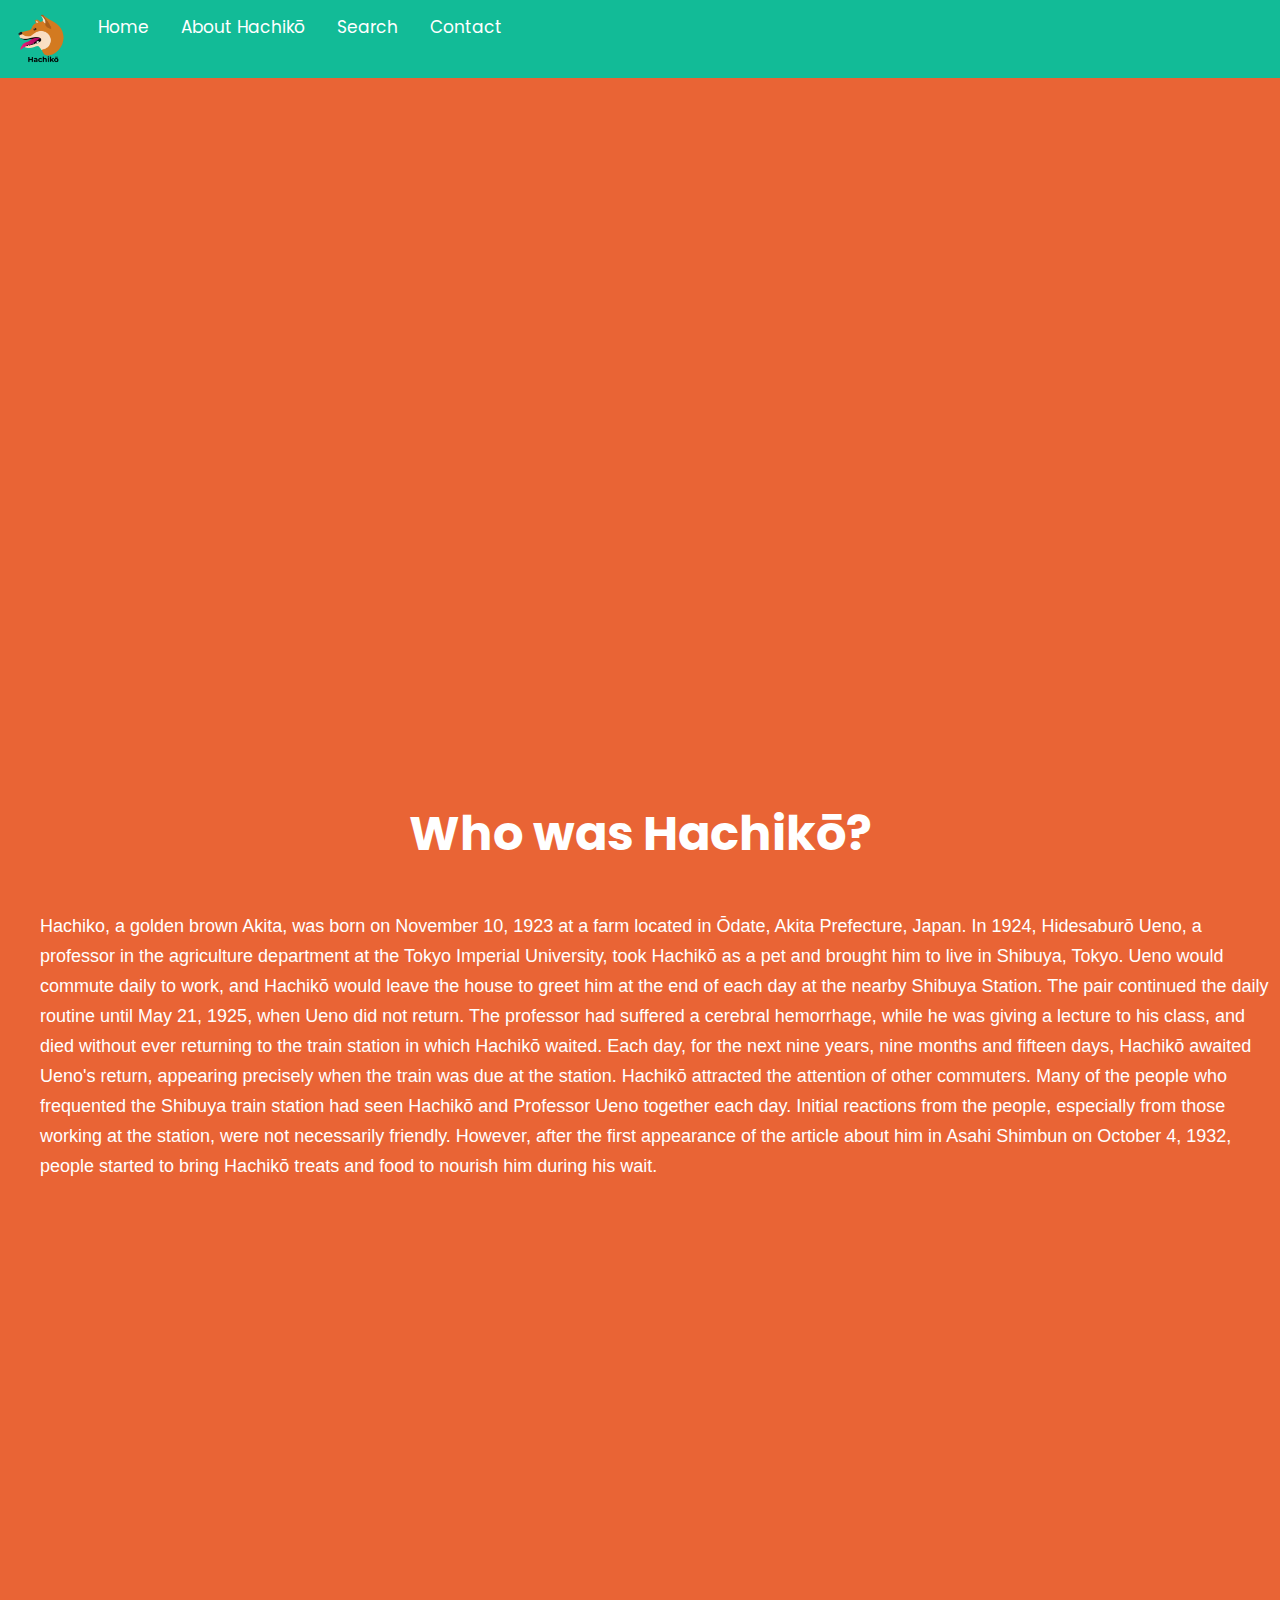
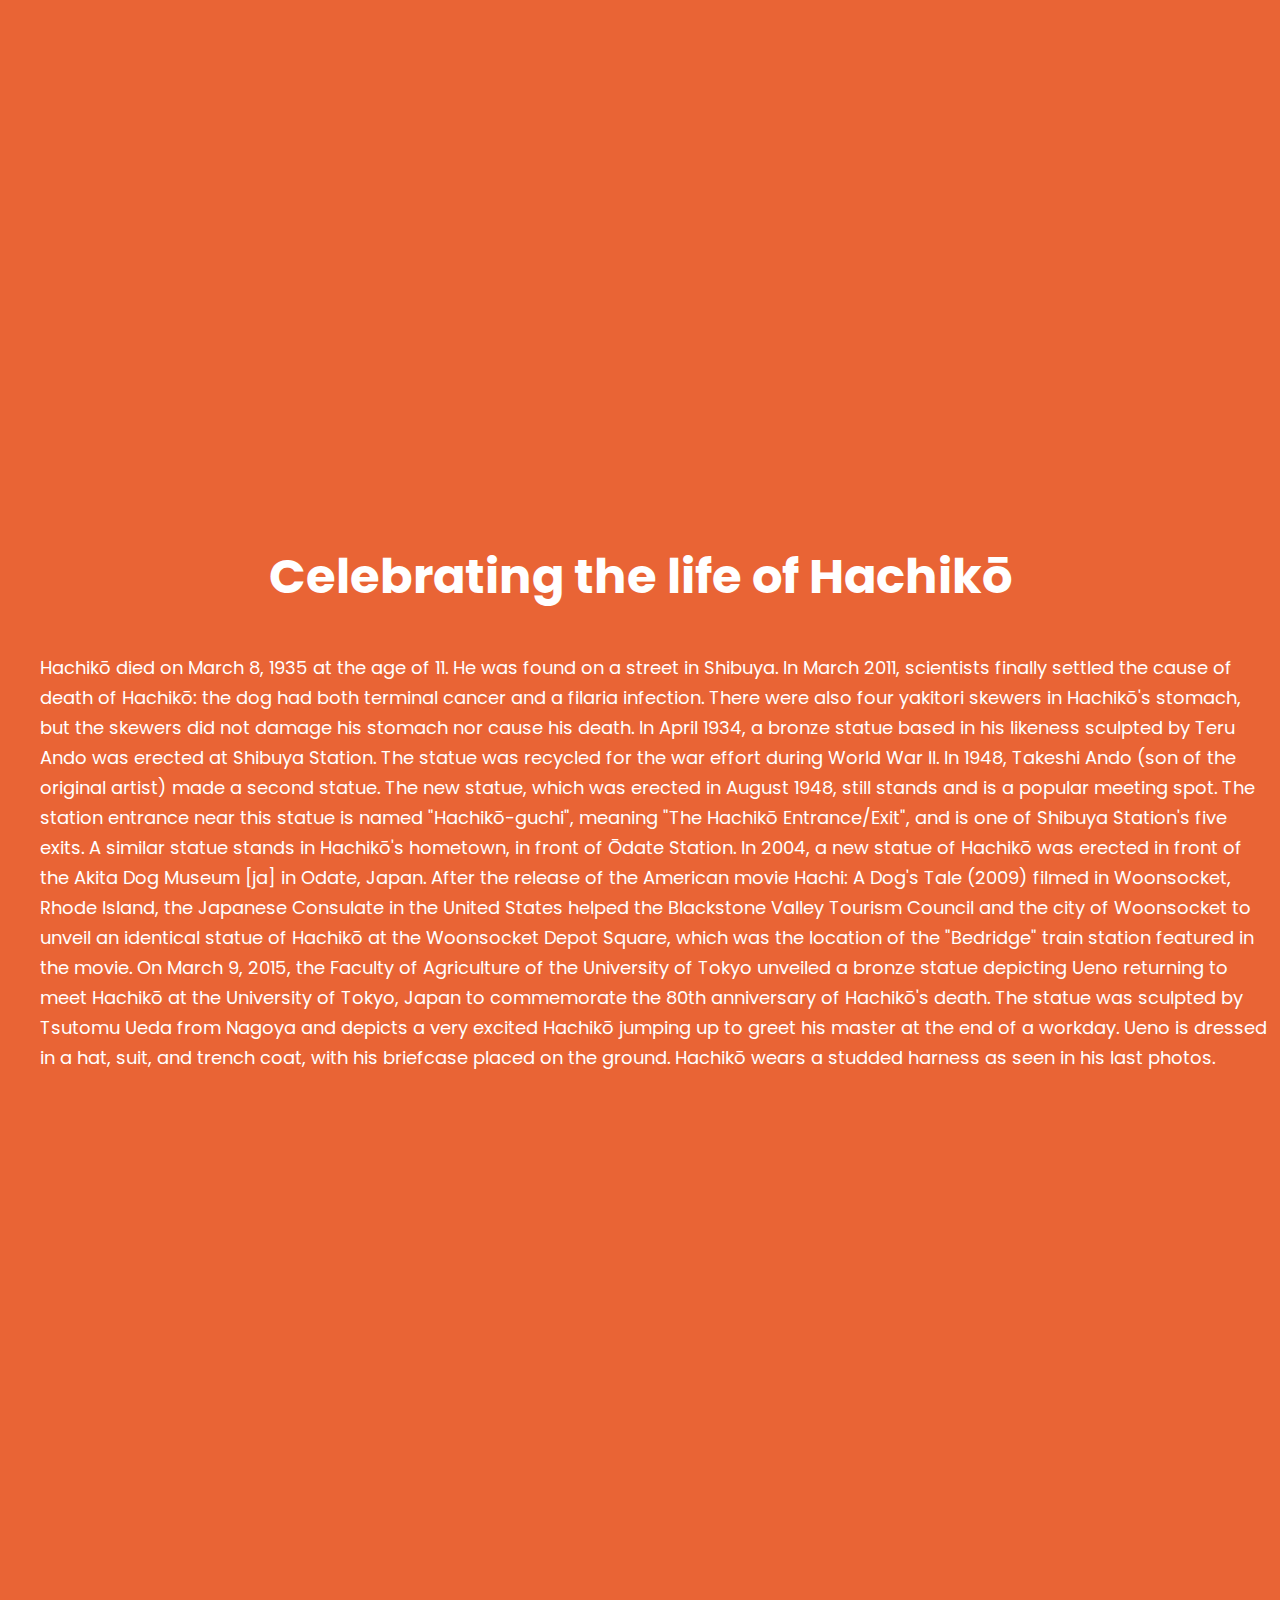
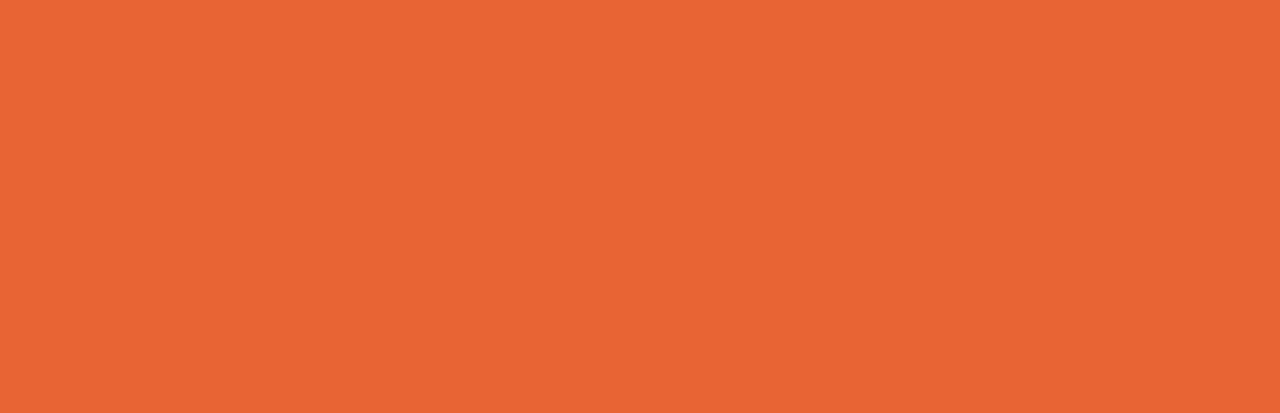
==== about.html @ 96052091 "footer and responsive tweaks" ====
<!DOCTYPE html>
<html lang="en">
<head>
    <meta charset="UTF-8">
    <meta name="viewport" content="width=device-width">
    <title>Hachiko - About</title>
    <link href="https://fonts.googleapis.com/css2?family=Poppins:wght@300&display=swap" rel="stylesheet">
    <link rel='stylesheet' href='https://cdnjs.cloudflare.com/ajax/libs/font-awesome/5.11.2/css/all.css'>
    <link href="index.css" rel="stylesheet" type="text/css" />
    <link href="about.css" rel="stylesheet" type="text/css" />
    <script src="https://code.jquery.com/jquery-3.2.1.min.js"
        integrity="sha256-hwg4gsxgFZhOsEEamdOYGBf13FyQuiTwlAQgxVSNgt4=" crossorigin="anonymous"></script>
</head>

<body>
    <!-- nav bar -->
    <nav class="nav" id="topNav">
        <a href="index.html" class="logo"><img src="./images/logo/Logo.png" alt="logo"></a>
         <a href="index.html" class="home">Home</a>
         <a href="about.html" class="aboutHachiko">About Hachikō</a>
         <a href="search.html" class="searchPage">Search</a>
         <a href="contact.html" class="contact">Contact</a>
         <div class="iconToggle">
         <a href="javascript:void(0);" style="font-size:38px;" class="icon" onclick="navDrop()"><i class="fas fa-bars"></i></a>
         </div>
       </nav>

    <section>
        <div class="box1">
        </div>
            <div class="aboutTitle">
                <h1 class="aboutTitle">Who was Hachikō? </h1>
            </div>
            <div class="about">
                <p>Hachiko, a golden brown Akita, was born on November 10, 1923 at a farm located in Ōdate, Akita Prefecture, Japan. In 1924, Hidesaburō Ueno, a professor in the agriculture department at the Tokyo Imperial University, took Hachikō as a pet and brought him to live in Shibuya, Tokyo. Ueno would commute daily to work, and Hachikō would leave the house to greet him at the end of each day at the nearby Shibuya Station. The pair continued the daily routine until May 21, 1925, when Ueno did not return. The professor had suffered a cerebral hemorrhage, while he was giving a lecture to his class, and died without ever returning to the train station in which Hachikō waited.

                    Each day, for the next nine years, nine months and fifteen days, Hachikō awaited Ueno's return, appearing precisely when the train was due at the station.
                    
                    Hachikō attracted the attention of other commuters. Many of the people who frequented the Shibuya train station had seen Hachikō and Professor Ueno together each day. Initial reactions from the people, especially from those working at the station, were not necessarily friendly. However, after the first appearance of the article about him in Asahi Shimbun on October 4, 1932, people started to bring Hachikō treats and food to nourish him during his wait.</p>
            </div>
            <div class="box2">
            </div>
            <div class="statue">
                <h2>Celebrating the life of Hachikō</h2>
            <p>Hachikō died on March 8, 1935 at the age of 11. He was found on a street in Shibuya. In March 2011, scientists finally settled the cause of death of Hachikō: the dog had both terminal cancer and a filaria infection. There were also four yakitori skewers in Hachikō's stomach, but the skewers did not damage his stomach nor cause his death. In April 1934, a bronze statue based in his likeness sculpted by Teru Ando was erected at Shibuya Station. The statue was recycled for the war effort during World War II. In 1948, Takeshi Ando (son of the original artist) made a second statue. The new statue, which was erected in August 1948, still stands and is a popular meeting spot. The station entrance near this statue is named "Hachikō-guchi", meaning "The Hachikō Entrance/Exit", and is one of Shibuya Station's five exits.

                A similar statue stands in Hachikō's hometown, in front of Ōdate Station. In 2004, a new statue of Hachikō was erected in front of the Akita Dog Museum [ja] in Odate, Japan.
                
                After the release of the American movie Hachi: A Dog's Tale (2009) filmed in Woonsocket, Rhode Island, the Japanese Consulate in the United States helped the Blackstone Valley Tourism Council and the city of Woonsocket to unveil an identical statue of Hachikō at the Woonsocket Depot Square, which was the location of the "Bedridge" train station featured in the movie.
                
                On March 9, 2015, the Faculty of Agriculture of the University of Tokyo unveiled a bronze statue depicting Ueno returning to meet Hachikō at the University of Tokyo, Japan to commemorate the 80th anniversary of Hachikō's death. The statue was sculpted by Tsutomu Ueda from Nagoya and depicts a very excited Hachikō jumping up to greet his master at the end of a workday. Ueno is dressed in a hat, suit, and trench coat, with his briefcase placed on the ground. Hachikō wears a studded harness as seen in his last photos.</p>
            </div>
            <div class="box3">
            </div>
        </div>

    </section>

</body>

</html>
---- index.css ----
/* Colors 
#143D47 - Midnight green
#12BB97 - Mountain meadow
#FFFAFB - Snow
#F7E488 - Light Yellow
#90D49F - Mint
#E96435 - Flame

Fonts
Montserrat 600
Muli 600
Numans normal

font-family: 'Montserrat', sans-serif;
font-family: 'Muli', sans-serif;
font-family: 'Numans', sans-serif;
*/

* {
    margin: 0px;
    padding: 0px;
    box-sizing: border-box;
}

p {
    font-family: 'Numans', sans-serif;
    padding-bottom: 20px;
}

/* Navigation bar */

ul {
    list-style-type: none;
    text-align: center;
}

.nav {
    font-family: 'Poppins', sans-serif;
    overflow: hidden;
    background-color: #12BB97;
}

nav.nav a.logo img {
      padding-top: 0px;
      height: 50px;
      padding-bottom: 0px;
}

.nav a {
    float: left;
    display: block;
    color: white;
    text-align: center;
    padding: 14px 16px;
    text-decoration: none;
    font-size: 17px;
}

.nav .icon {
    display: none;
}

.nav a.logo img {
    float: left;
}

/* landing page */

.landing {
    height: 500px; 
    background-color: #143D47;
    display: block;
    text-align: center;
}

label.landingLabel {
    font-family: 'Poppins', sans-serif;
    color: #143D47;
    font-size: 20px;
    display: block;
    padding: 20px;
    font-weight: bold;
}

.searchCategories {
    max-width: 350px;
    margin-right: auto;
    margin-left: auto;
}

form.petSearch {
    background-image: linear-gradient(to right,rgba(255, 214, 153, 0.3),rgba(255, 184, 77, 0.3)), url(images/dog-paws.jpg);
    background-size: cover;
    height: 350px;
    width: 400px;
    display: inline-block;
    margin-top: 12vh;
    margin-left: auto;
    margin-right: auto;
    margin-bottom: 55vh;
    text-align: center; 
    border-radius: 6px;  
}

.submitButton {
    display: block;
    margin-left: auto;
    margin-right: auto;
    margin-top: 20px;
    padding: 10px;
    border-color: #E96435;
    border-radius: 6px;
    font-family: 'Poppins', sans-serif;
    font-size: 15px;
    background-color: #E96435;
    color: white;
}

.submitButton:hover {
    cursor: pointer;
}

/* results page */

.searchResultsPage {
    background-color:rgb(241, 233, 189);
}

h1 {
    font-family: 'Poppins', sans-serif;
    margin-right: auto;
    margin-left: auto;
    margin-top: 10px;
    margin-bottom: 20px;
    color: #143D47;
    border-bottom: 1px grey solid;
}

.resultCard{
    background-color: white;
    width: 270px;
    padding: 15px;
    margin-right: auto;
    margin-left: auto;
    margin-bottom: 20px;
    border-radius: 6px;
}

li.age,
li.gender,
li.breedType {
    font-weight: bolder;
}

.animalImg, .imgNotAvail {
    max-height: 200px;
    max-width: 250px;
    border-radius: 6px;
}

.animalImg:hover, .imgNotAvail:hover {
    border: 4px solid #E96435;
}

#results {
    font-family: 'Poppins', sans-serif;
    background-color: rgb(241, 233, 189);
}

a {
    text-decoration: none;
    color: #143D47;  
}

a:hover {
    cursor: pointer;
    color: #E96435;
    font-weight: bolder;
    font-size: 20px;
}

form.searchForm {
    display: none;
}

.searchForm {
    display: flex;
    flex-direction: column;
    overflow: scroll;
}

.searchPageForm {
    display: flex;
    flex-direction: column;
    background-color: rgb(241, 233, 189);
    width: 100%;
    overflow: scroll;
}

.searchSubmitButton {
    display: block;
    width: 100px;
    padding: 5px;
    border-color: #E96435;
    border-radius: 6px;
    font-family: 'Poppins', sans-serif;
    font-size: 15px;
    background-color: #E96435;
    color: white;
    margin-top: 20px;
    margin-right: auto;
    margin-left: auto;
    margin-bottom: 15px;
     
}

.searchSubmitButton:hover {
    cursor: pointer;
}

.hiddenSearchPageCategories {
    display: none;
    margin-right: auto;
    margin-left: auto;
    text-align: center;
    padding: 20px;
}

.searchPageContainer {
    height: 100vh;
    background-color: rgb(241, 233, 189);
}

select:hover {
    cursor: pointer;
}

select#searchTypes {
    margin-right: auto;
    margin-left: auto;
    box-shadow: 10px 5px 5px rgb(255, 253, 215);
}

select {
    padding: 7px;
    max-width: 150px;
    margin-top: 20px;
    margin-left: auto;
    margin-right: auto;
    font-weight: bolder;
    font-family: 'Poppins', sans-serif;
    border: 1px solid white;
    border-radius: 4px;
}

select#searchDogBreeds,
select#searchCatBreeds,
select#searchBirdBreeds,
select#searchRabbitBreeds,
select#searchHorseBreeds,
select#searchLocations,
select#searchSize,
select#searchGender,
select#searchAge {
    margin-right: 10px;
    box-shadow: 10px 5px 5px rgb(255, 253, 215);
}

p.noResults {
    display: block;
    color: red;
    text-align: center;
    margin-right: auto;
    margin-left: auto;
    font-size: 30px;
    margin-top: 100px;
    text-transform: uppercase;
    font-weight: bolder;
}  

/* 3 box section */

.three-box {
    height: 40vh;
    display: flex;
    flex-direction: row;
    justify-content: center;
    align-items: center;
    background-color: #143D47;
    font-family: 'Poppins', sans-serif;
}

.center-text {
    text-align: center;
    padding: 20px;
}

/* Buttons and button properties */

.btn {
    height: 60px;
    width: 200px;
    background-color: #12BB97;
    border: 1px solid;
    border-radius: 5px;
    padding: 10px 20px;
    font-size: 15px;
    margin: 80px 80px 80px 80px;
    margin: 5px;
    font-family: 'Poppins', sans-serif;
    cursor: pointer;
    transition: 0.5s;
    position: relative;
    overflow: hidden;
}

.btn1,.btn2,.btn3 {
    color: #143D47;
}

.btn1:hover,.btn2:hover,.btn3:hover {
    background-color: #143D47;
}

.extraClass {
    font-size: 100px;
    color: #fff;
}

/* Collage */

#collage {
    background-color: #E96435;
    padding: 50px;
    margin-left: 0px;
    margin-right: 0px;
    margin-bottom: 0px;
    color: white;
}

.collage-img {
    width: 100%;
    height: 100%;
    object-fit: cover;
}

.parent {
    display: grid;
    grid-template-columns: repeat(10, 1fr);
    grid-template-rows: repeat(3, 1fr);
    grid-column-gap: 10px;
    grid-row-gap: 10px;
    }
    
    .div1 { grid-area: 1 / 1 / 2 / 3; }
    .div2 { grid-area: 1 / 3 / 2 / 5; }
    .div3 { grid-area: 1 / 5 / 2 / 7; }
    .div4 { grid-area: 2 / 1 / 3 / 3; }
    .div5 { grid-area: 2 / 3 / 3 / 5; }
    .div6 { grid-area: 2 / 5 / 3 / 7; }
    .div7 { grid-area: 1 / 7 / 5 / 11;}
    .div8 { grid-area: 3 / 1 / 5 / 7; }

.collage-heading {
    font-family: 'Montserrat', sans-serif;
    padding: 20px 0 30px;
}

.collage-text {
padding-right: 20px;
line-height: 30px;
}

/* Contact Us form */

#contactWrapper {
    background-color: #143D47;
    height: 100vh;
}

.contact-us {
    background-color: #f2f2f2;
    padding: 20px;
    background-color: #143D47;
    color: white;
    font-family: 'Poppins', sans-serif;
  }

.contact-us h3 {
    text-align: center;
    color: white;
    font-size: 35px;
}

input[type=text], select, textarea{
    width: 100%;
    padding: 12px;
    border: 1px solid #ccc;
    border-radius: 4px;
    box-sizing: border-box;
    resize: vertical;
    font-family: 'Poppins', sans-serif;
  }

  label {
    padding: 12px 12px 12px 0;
    display: inline-block;
    font-size: 30px;
  }
  
  
  input[type=submit] {
    background-color: #E96435;
    color: white;
    padding: 12px 20px;
    border: none;
    border-radius: 4px;
    cursor: pointer;
    float: right;
  }
  
  .col-25 {
    float: left;
    width: 25%;
    margin-top: 6px;
  }

  .col-75 {
    float: left;
    width: 75%;
    margin-top: 6px;
  }
  
  .row:after {
    content: "";
    display: table;
    clear: both;
  }

/* footer */

.footer {
    display: flex;
    flex-direction: row;
    justify-content: center;
    font-family: 'Poppins', sans-serif;
    font-size: 17px;
    color: white;
    background-color:  #12BB97;
    bottom: 0;
}

.github {
    margin-right: 10px;
    margin-left: 40px;
    color: white;
}
p.devInfo {
    padding: 40px;
}
p.devName {
    padding: 5px;
}
p.devName:hover {
    color: #E96435;
}
.footer-right {
    border-left: white 1px solid;
    display: flex;
    flex-direction: column;
}

/* loading spinner */

.spinner{
    visibility: hidden;
    width: 80px;
    height: 80px;
    border: 10px solid #f3f3f3;
    border-top:10px solid #c2970a;
    border-radius: 100%;
    position: fixed;
    top:0;
    bottom:0;
    left:0;
    right: 0;
    margin: auto;
    animation: spin 1s infinite linear;
  }
  
  @keyframes spin {
    from {
        transform: rotate(0deg);
    } to {
        transform: rotate(360deg);
    }
  }
  
  .spinner.show {
    visibility: visible;
  }

  /* media queries  */

@media screen and (max-width: 500px) {
    .col-25, .col-75, input[type=submit] {
    width: 100%;
    margin-top: 0;
    }
}  

@media screen and (max-width: 400px) {
      form.petSearch {
          width: 300px;
      }
}

@media screen and (max-width: 470px) {
    p.devName {
        font-size: 10px;
        padding: 2px;
    }
    p.devInfo {
        font-size: 10px;
        padding: 30px;
    }
    .footer {
        justify-content: space-evenly;
    }
    .github {
        margin-left: 3px;
    }

}

@media screen and (min-width: 650px) {
  #results {
      display: flex;
      flex-direction: row;
      flex-wrap: wrap;
  }
}

@media screen and (max-width: 600px) {
    .col-25, .col-75, input[type=submit] {
        width: 100%;
        margin-top: 0;
      }
    .nav a:not(:first-child) {
      display: none;
    }
    .nav a.icon {
      float: right;
      display: block;
    }
    .nav a.home:hover, 
    .nav a.aboutHachiko:hover, 
    .nav a.searchPage:hover,
    .nav a.contact:hover, 
    a.icon:hover {
      background-color: #90D49F;
      color: white;
    }
    .nav.responsive {
        position: relative;
        float: none;
        display: block;
        width: 100%;
        text-align: right;
    }
    .nav.responsive .icon {
      position: absolute;
      right: 0;
      top: 0;
    }
    .nav.responsive a {
      float: none;
      display: block;
      text-align: right;
    }
    .nav.responsive a.home {
        margin-top: 70px;
    }
  }

  @media screen and (max-width: 700px) {
      .three-box {
          display: flex;
          flex-direction: column;
          height: 600px;
      }

  }

  @media screen and (min-width: 792px) {
      form.petSearch {
          width: 700px;
          height: 420px;
      }

  }

  @media screen and (min-width: 1080px) {
    .hiddenSearchPageCategories {
        width: 880px;
    }
  }

  @media only screen and (max-width: 1080px) {
    .parent {
        display: grid;
        grid-template-columns: repeat(3, 1fr);
        grid-template-rows: repeat(5, 1fr);
        grid-column-gap: 10px;
        grid-row-gap: 10px;
        }
        
        .div1 { grid-area: 1 / 1 / 2 / 2; }
        .div2 { grid-area: 1 / 2 / 2 / 3; }
        .div3 { grid-area: 1 / 3 / 2 / 4; }
        .div4 { grid-area: 2 / 1 / 3 / 2; }
        .div5 { grid-area: 2 / 2 / 3 / 3; }
        .div6 { grid-area: 2 / 3 / 3 / 4; }
        .div7 { grid-area: 3 / 2 / 6 / 4; }
        .div8 { grid-area: 3 / 1 / 6 / 2; }
}

@media only screen and (max-width: 792px) {
    .parent {
        display: grid;
        grid-template-columns: repeat(2, 1fr);
        grid-template-rows: repeat(5, auto);
        grid-column-gap: 10px;
        grid-row-gap: 10px;
        }
        
        .div1 { grid-area: 1 / 1 / 2 / 2; }
        .div2 { grid-area: 1 / 2 / 2 / 3; }
        .div3 { grid-area: 2 / 1 / 3 / 2; }
        .div4 { grid-area: 2 / 2 / 3 / 3; }
        .div5 { grid-area: 3 / 1 / 4 / 2; }
        .div6 { grid-area: 3 / 2 / 4 / 3; }
        .div7 { grid-area: 4 / 2 / 6 / 3; }
        .div8 { grid-area: 4 / 1 / 6 / 2; }

    .collage-img {
        object-fit: contain;
    }
    .collage-text {
        line-height: 20px;
        font-size: 15px;
    }
}

@media only screen and (max-width: 411px) { 
    .parent {
        display: grid;
        justify-content: center;
        grid-template-columns: 250px;
        grid-template-rows: repeat(4, 1fr);
        grid-column-gap: 10px;
        grid-row-gap: 10px;
        }
        
        .div1 { grid-area: 1 / 1 / 2 / 2; }
        .div2 { grid-area: 2 / 1 / 3 / 2; }
        .div3 { grid-area: 3 / 1 / 4 / 2; }
        .div4 { visibility: hidden;}
        .div5 { visibility: hidden; }
        .div6 { visibility: hidden; }
        .div7 { visibility: hidden; }
        .div8 { grid-area: 4 / 1 / 5 / 2; }

    
        .collage-heading {
            text-align: center;
        }
    
        .collage-text {
            text-align: center;
        }
}
---- about.css ----
/* * {
    margin: 0px;
    padding: 0px;
    box-sizing: border-box;
}

nav {
    width: 100%;
    display: flex;
    justify-content: space-around;
    align-items: center;
    min-height: 8vh;
    background-color: #12BB97;
    font-family: 'Poppins', sans-serif;
}
.logo {
    text-transform: uppercase;
    letter-spacing: 5px;
    font-size: 20px;
    margin: 10px 0px 10px 30px;
}
.logo img{
    height:8vh;
    width:8vh;
}
.nav-links {
    display: flex;
    justify-content: space-evenly;
    width: 200%;
}
.nav-links li {
    list-style: none;
    padding-right: 10px;
}
.nav-links a {
    color: white;
    text-decoration: none;
    letter-spacing: 3px;
    font-weight: bold;
    font-size: 14px;
}
.burger {
    display: none;
}
.burger div{
    width: 25px;
    height: 5px;
    background-color: black;
    margin: 5px;
    transition: all 0.3s ease;
}
@media screen and (max-width: 1024px){
   .nav-links{
        width: 60%;
    }
}
@media screen and (max-width:768px){
   body{
       overflow-x: hidden;
   }
    .nav-links{
        position: absolute;
        right: 0px;
        height: 92vh;
        top: 8vh;
        background-color: #12BB97;
        display: flex;
        flex-direction: column;
        align-items: center;
        width: 50%;
        transform: translateX(100%);
        transition: transform 0.5s ease-in;
    }
    .nav-links li{
        opacity: 0;
    }
    .burger{
        display: block;
        cursor: pointer;

    }
}
.nav-active {
    transform: translateX(0%);
}
@keyframes navLinkFade{
    from{
        opacity: 0;
        transform: translateX(50px);
    }
    to{
        opacity: 1;
        transform: translateX(0px);
    }
}
.toggle .line1{
    transform: rotate(-45deg) translate(-5px,6px);
}
.toggle .line2{
    opacity: 0;
}
.toggle .line3{
    transform: rotate(45deg) translate(-5px,-6px);
}
ul {
    list-style-type: none;
} */

body {
    text-align: center;
    font-family: 'Poppins', sans-serif;
    background-color: #E96435;
    color: white;
    background-repeat: no-repeat;
    background-position: center;
    background-attachment: fixed;
    background-size: cover;
}

.box1 {
    height: 80vh;
    width: 100%;
    background-image: url(assets/hatchiko-wide.jpg);
    background-size: cover;
    background-position: center;
    display: table;
    background-attachment: fixed;
}

.aboutTitle h1 {
    font-family: 'Poppins', sans-serif;
    font-size: 48px;
    color: white;
    margin: 0px;
    text-align: center;
    border-bottom: #E96435 1px solid;
}

.aboutTitle p {
    font-family: 'Poppins', sans-serif;
    font-size: 18px;
    color: white;
    margin: 0px;
    text-align: left;
    padding: 40px 10px 40px 40px;
}

.about {
    line-height: 30px;
    font-family: 'Poppins', sans-serif;
    font-size: 18px;
    color: white;
    margin: 0px;
    text-align: left;
    padding: 40px 10px 40px 40px;
}

.statue h2 {
    font-family: 'Poppins', sans-serif;
    font-size: 48px;
    color: white;
    margin: 0px;
    text-align: center;
}

.statue p{
    line-height: 30px;
    font-family: 'Poppins', sans-serif;
    font-size: 18px;
    color: white;
    margin: 0px;
    text-align: left;
    padding: 40px 10px 40px 40px;
}

.box2 {
    height: 100vh;
    width: 100%;
    background-image: url(assets/Hachiko.png);
    background-size: cover;
    background-position: center;
    display: table;
    background-attachment: fixed;
}

.box3 {
    height: 100vh;
    width: 100%;
    background-image: url(assets/haichkostatue.png);
    background-size: cover;
    background-position: center;
    display: table;
    background-attachment: fixed;
}
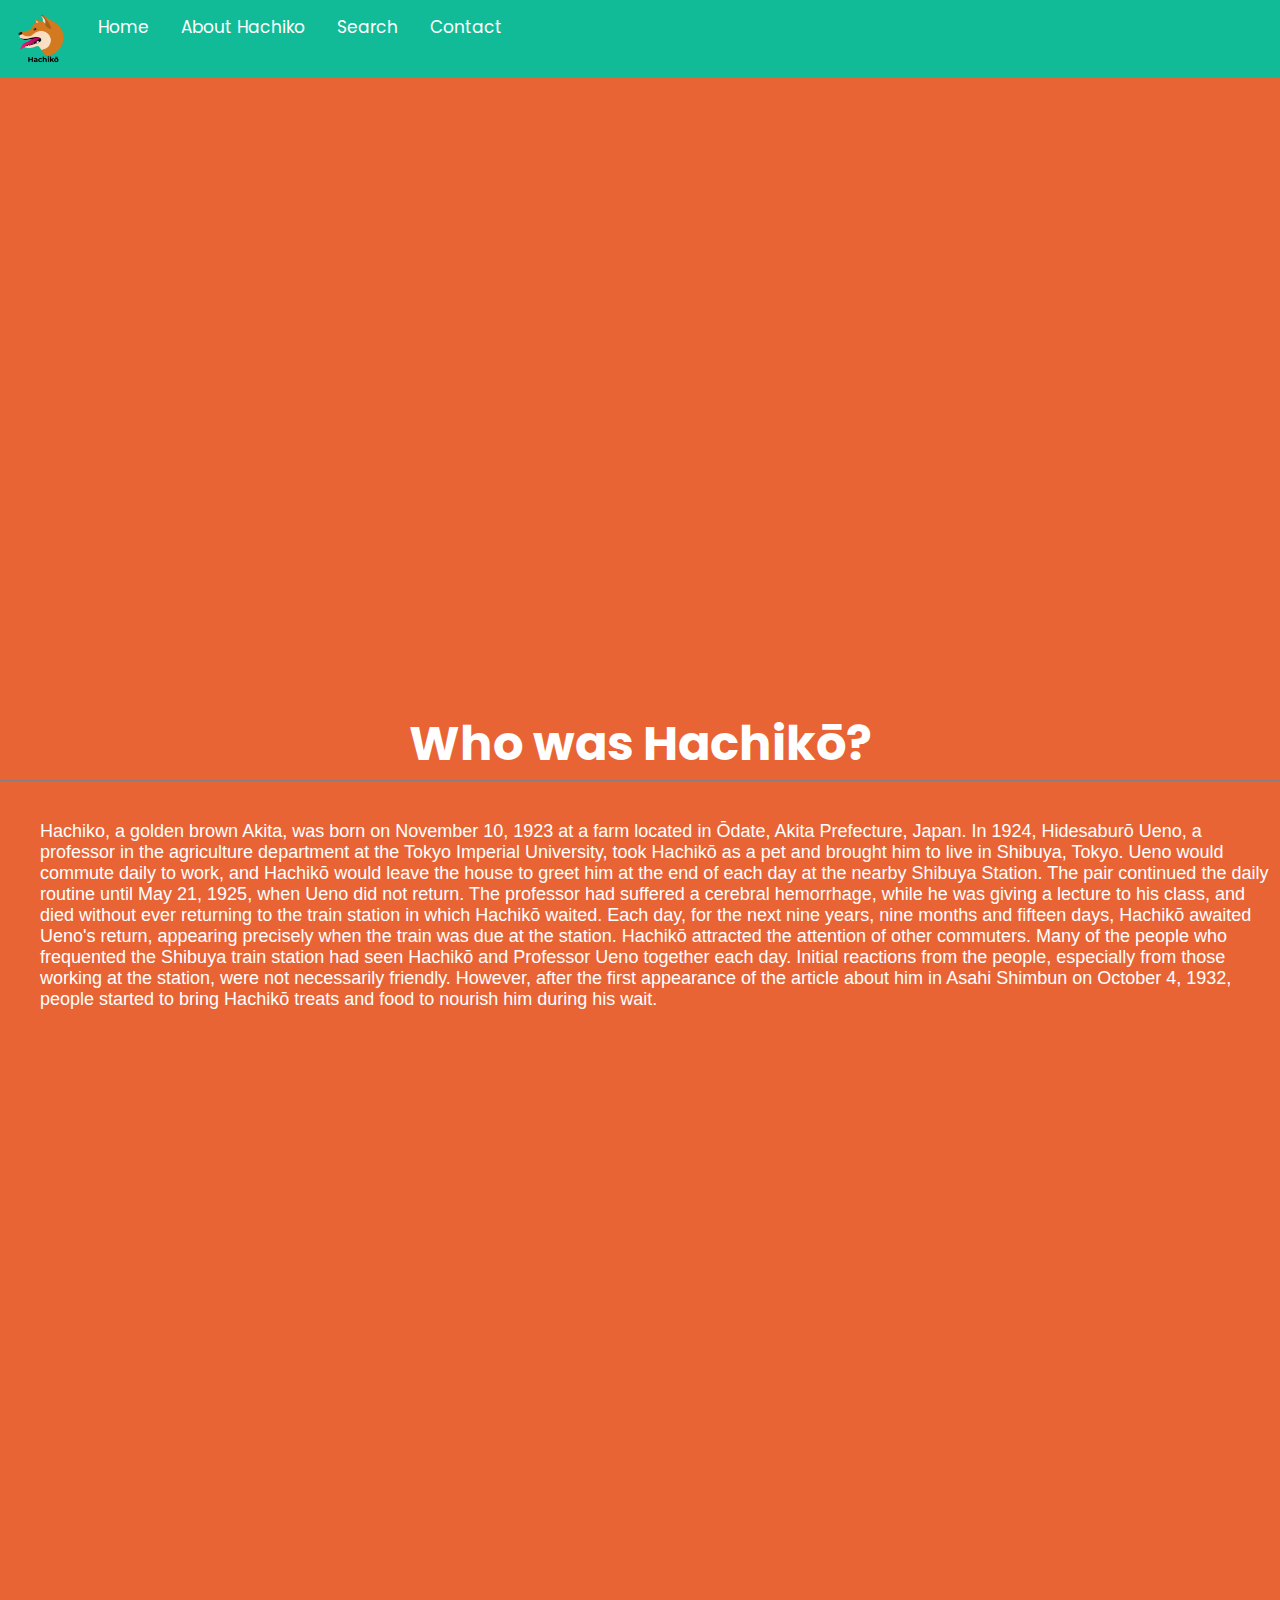
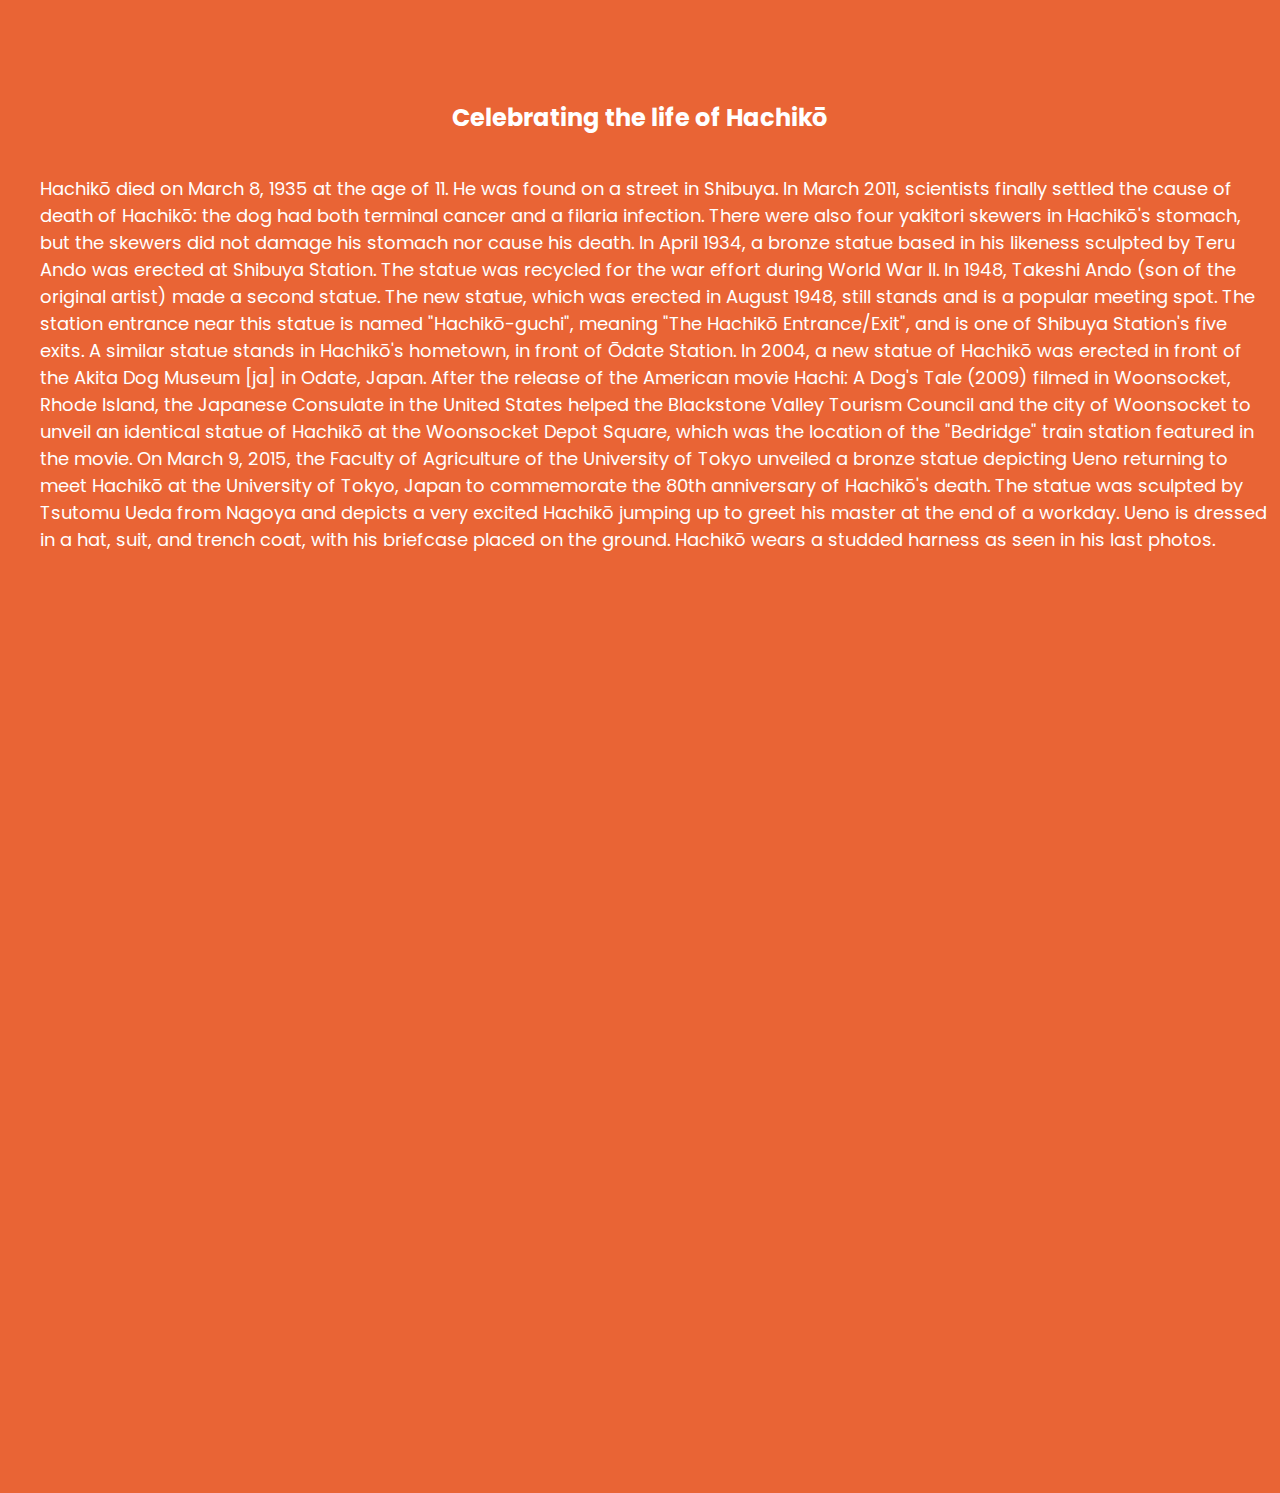
==== commit 175c59c1: "about us page updates" ====
--- a/about.html
+++ b/about.html
@@ -1,8 +1,10 @@
 <!DOCTYPE html>
 <html lang="en">
+
 <head>
     <meta charset="UTF-8">
     <meta name="viewport" content="width=device-width">
+    <!-- <meta name="viewport" content="width=device-width, initial-scale=1.0"> -->
     <title>Hachiko - About</title>
     <link href="https://fonts.googleapis.com/css2?family=Poppins:wght@300&display=swap" rel="stylesheet">
     <link rel='stylesheet' href='https://cdnjs.cloudflare.com/ajax/libs/font-awesome/5.11.2/css/all.css'>
@@ -13,23 +15,32 @@
 </head>
 
 <body>
-    <!-- nav bar -->
-    <nav class="nav" id="topNav">
-        <a href="index.html" class="logo"><img src="./images/logo/Logo.png" alt="logo"></a>
-         <a href="index.html" class="home">Home</a>
-         <a href="about.html" class="aboutHachiko">About Hachikō</a>
-         <a href="search.html" class="searchPage">Search</a>
-         <a href="contact.html" class="contact">Contact</a>
-         <div class="iconToggle">
-         <a href="javascript:void(0);" style="font-size:38px;" class="icon" onclick="navDrop()"><i class="fas fa-bars"></i></a>
-         </div>
-       </nav>
+    <nav>
+ <!-- nav bar -->
+ <nav class="nav" id="topNav">
+    <a href="index.html" class="logo"><img src="./images/logo/Logo.png" alt="logo"></a>
+     <a href="index.html" class="home">Home</a>
+     <a href="about.html" class="aboutHachiko">About Hachiko</a>
+     <a href="search.html" class="searchPage">Search</a>
+     <a href="contact.html" class="contact">Contact</a>
+     <div class="iconToggle">
+     <a href="javascript:void(0);" style="font-size:38px;" class="icon" onclick="navDrop()"><i class="fas fa-bars"></i></a>
+     </div>
+   </nav>
+
+        <div class="burger">
+            <div class="line1"></div>
+            <div class="line2"></div>
+            <div class="line3"></div>
+        </div>
+
+    </nav>
 
     <section>
         <div class="box1">
         </div>
             <div class="aboutTitle">
-                <h1 class="aboutTitle">Who was Hachikō? </h1>
+                <h1>Who was Hachikō? </h1>
             </div>
             <div class="about">
                 <p>Hachiko, a golden brown Akita, was born on November 10, 1923 at a farm located in Ōdate, Akita Prefecture, Japan. In 1924, Hidesaburō Ueno, a professor in the agriculture department at the Tokyo Imperial University, took Hachikō as a pet and brought him to live in Shibuya, Tokyo. Ueno would commute daily to work, and Hachikō would leave the house to greet him at the end of each day at the nearby Shibuya Station. The pair continued the daily routine until May 21, 1925, when Ueno did not return. The professor had suffered a cerebral hemorrhage, while he was giving a lecture to his class, and died without ever returning to the train station in which Hachikō waited.
@@ -55,6 +66,8 @@
         </div>
 
     </section>
+    
+
 
 </body>
 
--- a/about.css
+++ b/about.css
@@ -1,43 +1,44 @@
-/* * {
+* {
     margin: 0px;
     padding: 0px;
     box-sizing: border-box;
 }
 
-nav {
-    width: 100%;
-    display: flex;
-    justify-content: space-around;
-    align-items: center;
-    min-height: 8vh;
+/* Navigation bar */
+
+ul {
+    list-style-type: none;
+    text-align: center;
+}
+
+.nav {
+    font-family: 'Poppins', sans-serif;
+    overflow: hidden;
     background-color: #12BB97;
-    font-family: 'Poppins', sans-serif;
 }
-.logo {
-    text-transform: uppercase;
-    letter-spacing: 5px;
-    font-size: 20px;
-    margin: 10px 0px 10px 30px;
+
+nav.nav a.logo img {
+      padding-top: 0px;
+      height: 50px;
+      padding-bottom: 0px;
 }
-.logo img{
-    height:8vh;
-    width:8vh;
+
+.nav a {
+    float: left;
+    display: block;
+    color: white;
+    text-align: center;
+    padding: 14px 16px;
+    text-decoration: none;
+    font-size: 17px;
 }
-.nav-links {
-    display: flex;
-    justify-content: space-evenly;
-    width: 200%;
+
+.nav .icon {
+    display: none;
 }
-.nav-links li {
-    list-style: none;
-    padding-right: 10px;
-}
-.nav-links a {
-    color: white;
-    text-decoration: none;
-    letter-spacing: 3px;
-    font-weight: bold;
-    font-size: 14px;
+
+.nav a.logo img {
+    float: left;
 }
 .burger {
     display: none;
@@ -104,12 +105,12 @@
 }
 ul {
     list-style-type: none;
-} */
+}
 
 body {
     text-align: center;
     font-family: 'Poppins', sans-serif;
-    background-color: #E96435;
+    background-color: #E96435;;
     color: white;
     background-repeat: no-repeat;
     background-position: center;
@@ -118,7 +119,7 @@
 }
 
 .box1 {
-    height: 80vh;
+    height: 70vh;
     width: 100%;
     background-image: url(assets/hatchiko-wide.jpg);
     background-size: cover;
@@ -133,7 +134,6 @@
     color: white;
     margin: 0px;
     text-align: center;
-    border-bottom: #E96435 1px solid;
 }
 
 .aboutTitle p {
@@ -143,10 +143,10 @@
     margin: 0px;
     text-align: left;
     padding: 40px 10px 40px 40px;
+    background: #143D47;
 }
 
 .about {
-    line-height: 30px;
     font-family: 'Poppins', sans-serif;
     font-size: 18px;
     color: white;
@@ -155,16 +155,7 @@
     padding: 40px 10px 40px 40px;
 }
 
-.statue h2 {
-    font-family: 'Poppins', sans-serif;
-    font-size: 48px;
-    color: white;
-    margin: 0px;
-    text-align: center;
-}
-
 .statue p{
-    line-height: 30px;
     font-family: 'Poppins', sans-serif;
     font-size: 18px;
     color: white;
@@ -174,9 +165,9 @@
 }
 
 .box2 {
-    height: 100vh;
+    height: 70vh;
     width: 100%;
-    background-image: url(assets/Hachiko.png);
+    background-image: url(assets/Hachiko2.png);
     background-size: cover;
     background-position: center;
     display: table;
@@ -192,3 +183,4 @@
     display: table;
     background-attachment: fixed;
 }
+
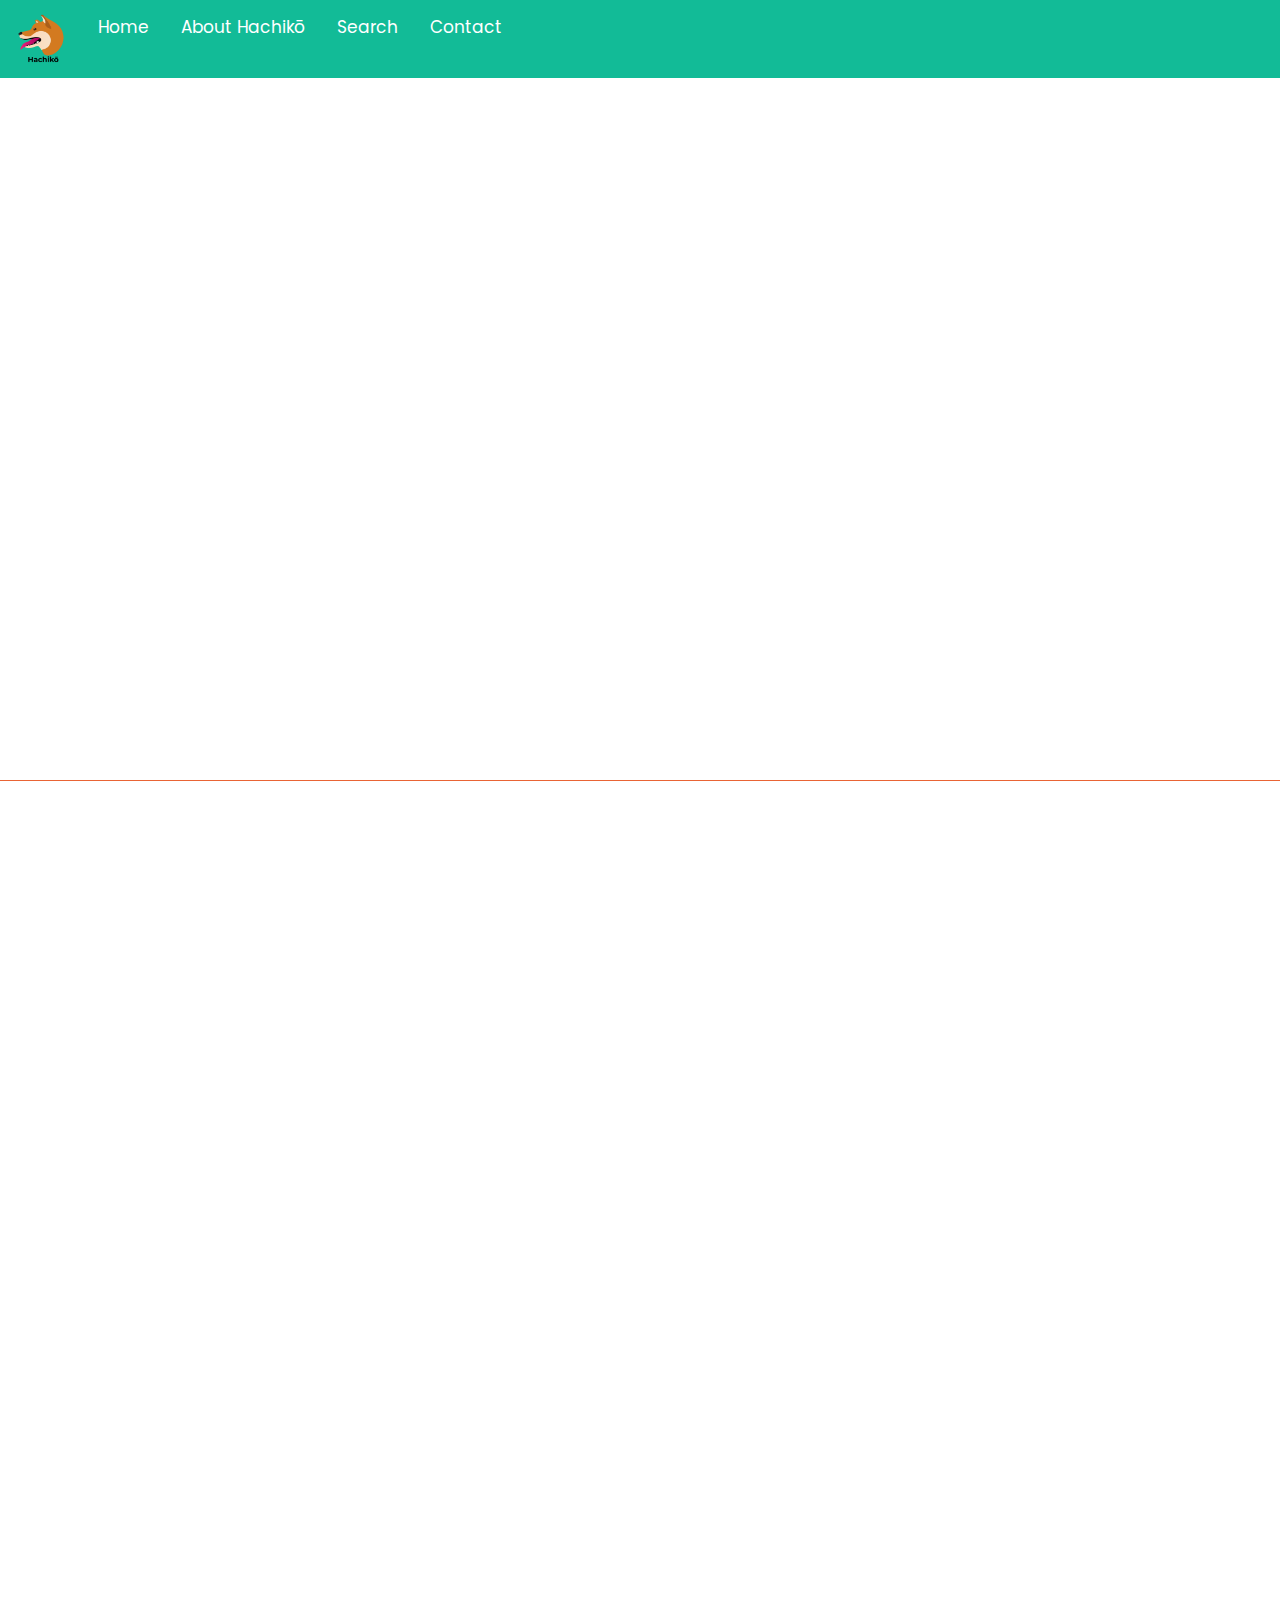
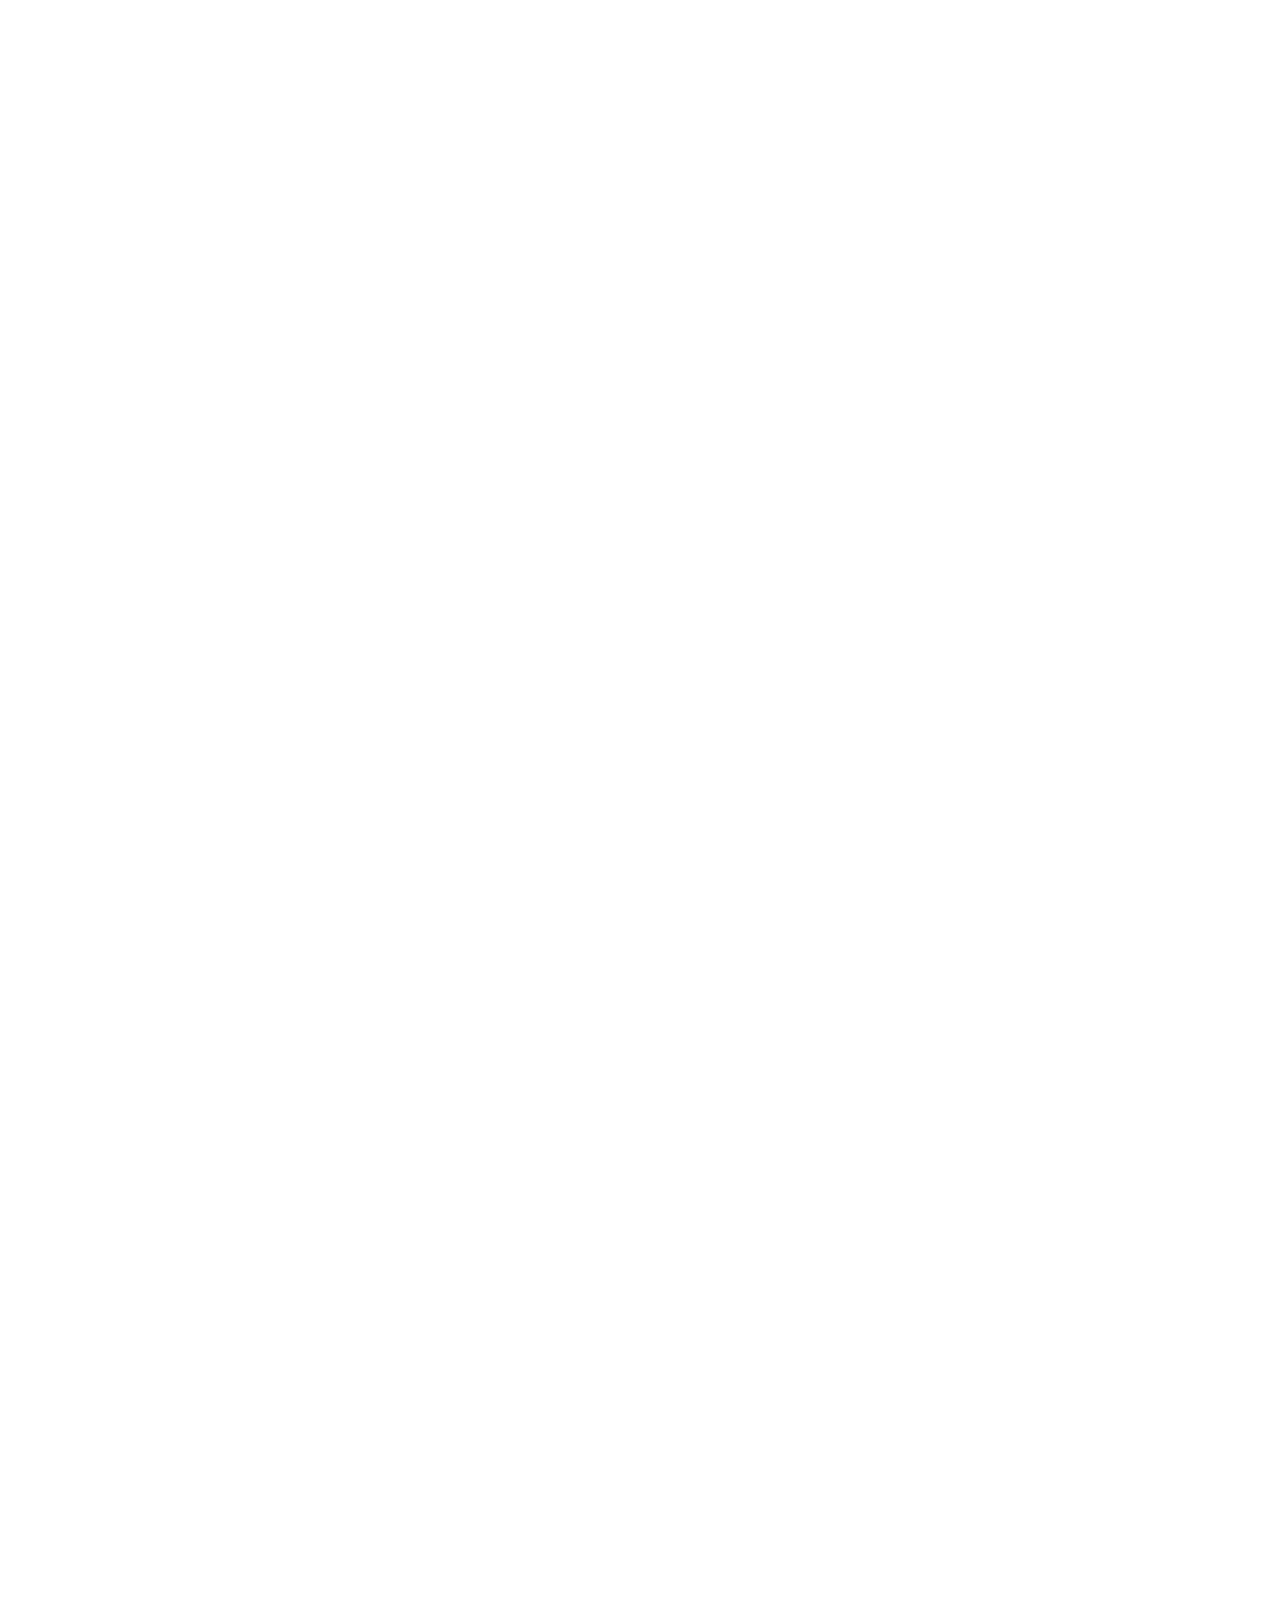
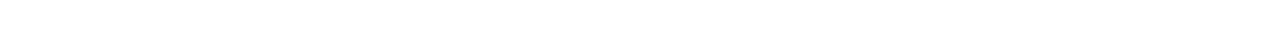
==== commit 1c591b42: "about us page" ====
--- a/about.html
+++ b/about.html
@@ -1,10 +1,8 @@
 <!DOCTYPE html>
 <html lang="en">
-
 <head>
     <meta charset="UTF-8">
     <meta name="viewport" content="width=device-width">
-    <!-- <meta name="viewport" content="width=device-width, initial-scale=1.0"> -->
     <title>Hachiko - About</title>
     <link href="https://fonts.googleapis.com/css2?family=Poppins:wght@300&display=swap" rel="stylesheet">
     <link rel='stylesheet' href='https://cdnjs.cloudflare.com/ajax/libs/font-awesome/5.11.2/css/all.css'>
@@ -13,34 +11,25 @@
     <script src="https://code.jquery.com/jquery-3.2.1.min.js"
         integrity="sha256-hwg4gsxgFZhOsEEamdOYGBf13FyQuiTwlAQgxVSNgt4=" crossorigin="anonymous"></script>
 </head>
+<body>
+    <!-- nav bar -->
+    <nav class="nav" id="topNav">
+        <a href="index.html" class="logo"><img src="./images/logo/Logo.png" alt="logo"></a>
+         <a href="index.html" class="home">Home</a>
+         <a href="about.html" class="aboutHachiko">About Hachikō</a>
+         <a href="search.html" class="searchPage">Search</a>
+         <a href="contact.html" class="contact">Contact</a>
+         <div class="iconToggle">
+         <a href="javascript:void(0);" style="font-size:38px;" class="icon" onclick="navDrop()"><i class="fas fa-bars"></i></a>
+         </div>
+       </nav>
 
-<body>
-    <nav>
- <!-- nav bar -->
- <nav class="nav" id="topNav">
-    <a href="index.html" class="logo"><img src="./images/logo/Logo.png" alt="logo"></a>
-     <a href="index.html" class="home">Home</a>
-     <a href="about.html" class="aboutHachiko">About Hachiko</a>
-     <a href="search.html" class="searchPage">Search</a>
-     <a href="contact.html" class="contact">Contact</a>
-     <div class="iconToggle">
-     <a href="javascript:void(0);" style="font-size:38px;" class="icon" onclick="navDrop()"><i class="fas fa-bars"></i></a>
-     </div>
-   </nav>
-
-        <div class="burger">
-            <div class="line1"></div>
-            <div class="line2"></div>
-            <div class="line3"></div>
-        </div>
-
-    </nav>
-
+    <!-- about section -->
     <section>
         <div class="box1">
         </div>
             <div class="aboutTitle">
-                <h1>Who was Hachikō? </h1>
+                <h1 class="aboutTitle">Who was Hachikō? </h1>
             </div>
             <div class="about">
                 <p>Hachiko, a golden brown Akita, was born on November 10, 1923 at a farm located in Ōdate, Akita Prefecture, Japan. In 1924, Hidesaburō Ueno, a professor in the agriculture department at the Tokyo Imperial University, took Hachikō as a pet and brought him to live in Shibuya, Tokyo. Ueno would commute daily to work, and Hachikō would leave the house to greet him at the end of each day at the nearby Shibuya Station. The pair continued the daily routine until May 21, 1925, when Ueno did not return. The professor had suffered a cerebral hemorrhage, while he was giving a lecture to his class, and died without ever returning to the train station in which Hachikō waited.
@@ -64,11 +53,6 @@
             <div class="box3">
             </div>
         </div>
-
     </section>
-    
-
-
 </body>
-
 </html>--- a/about.css
+++ b/about.css
@@ -1,4 +1,4 @@
-* {
+/* * {
     margin: 0px;
     padding: 0px;
     box-sizing: border-box;
@@ -105,12 +105,12 @@
 }
 ul {
     list-style-type: none;
-}
+} */
 
 body {
     text-align: center;
     font-family: 'Poppins', sans-serif;
-    background-color: #E96435;;
+    background-color: #E96435;
     color: white;
     background-repeat: no-repeat;
     background-position: center;
@@ -134,6 +134,7 @@
     color: white;
     margin: 0px;
     text-align: center;
+    border-bottom: #E96435 1px solid;
 }
 
 .aboutTitle p {
@@ -147,6 +148,7 @@
 }
 
 .about {
+    line-height: 30px;
     font-family: 'Poppins', sans-serif;
     font-size: 18px;
     color: white;
@@ -155,7 +157,16 @@
     padding: 40px 10px 40px 40px;
 }
 
+.statue h2 {
+    font-family: 'Poppins', sans-serif;
+    font-size: 48px;
+    color: white;
+    margin: 0px;
+    text-align: center;
+}
+
 .statue p{
+    line-height: 30px;
     font-family: 'Poppins', sans-serif;
     font-size: 18px;
     color: white;
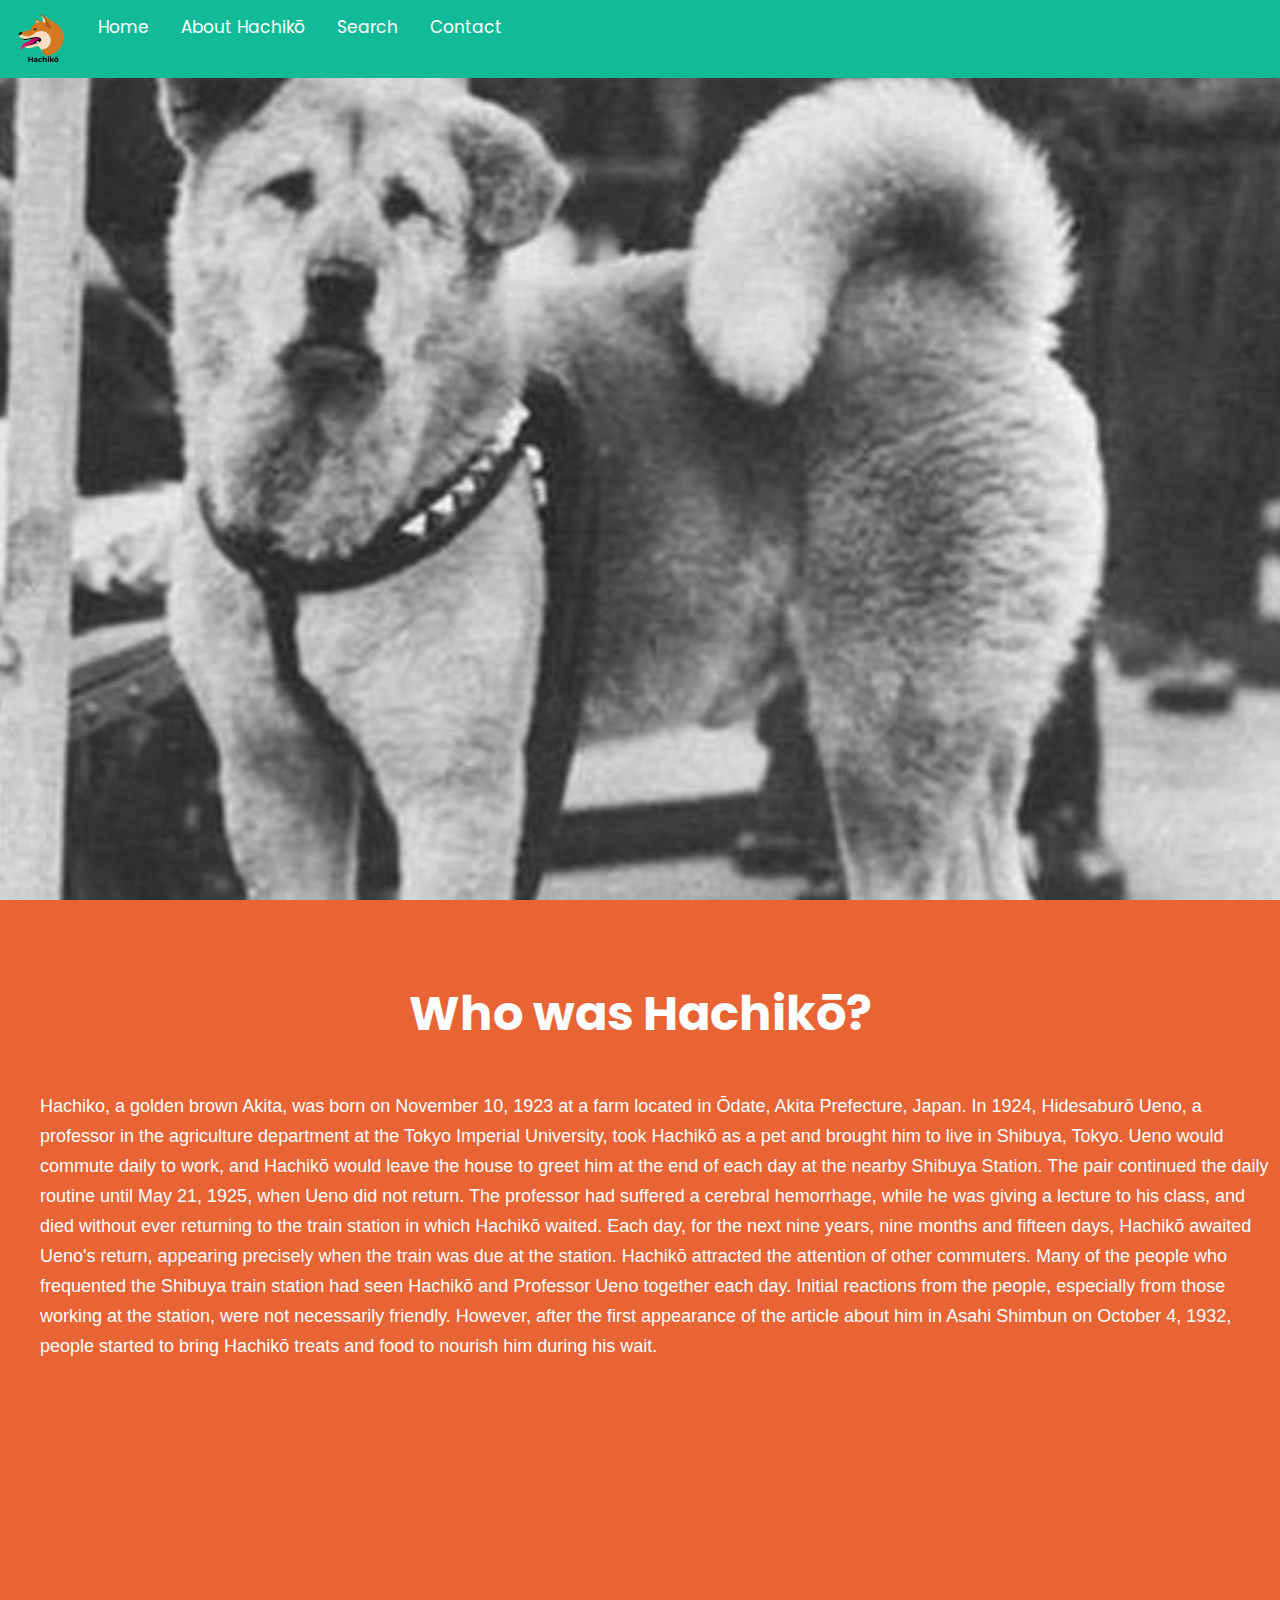
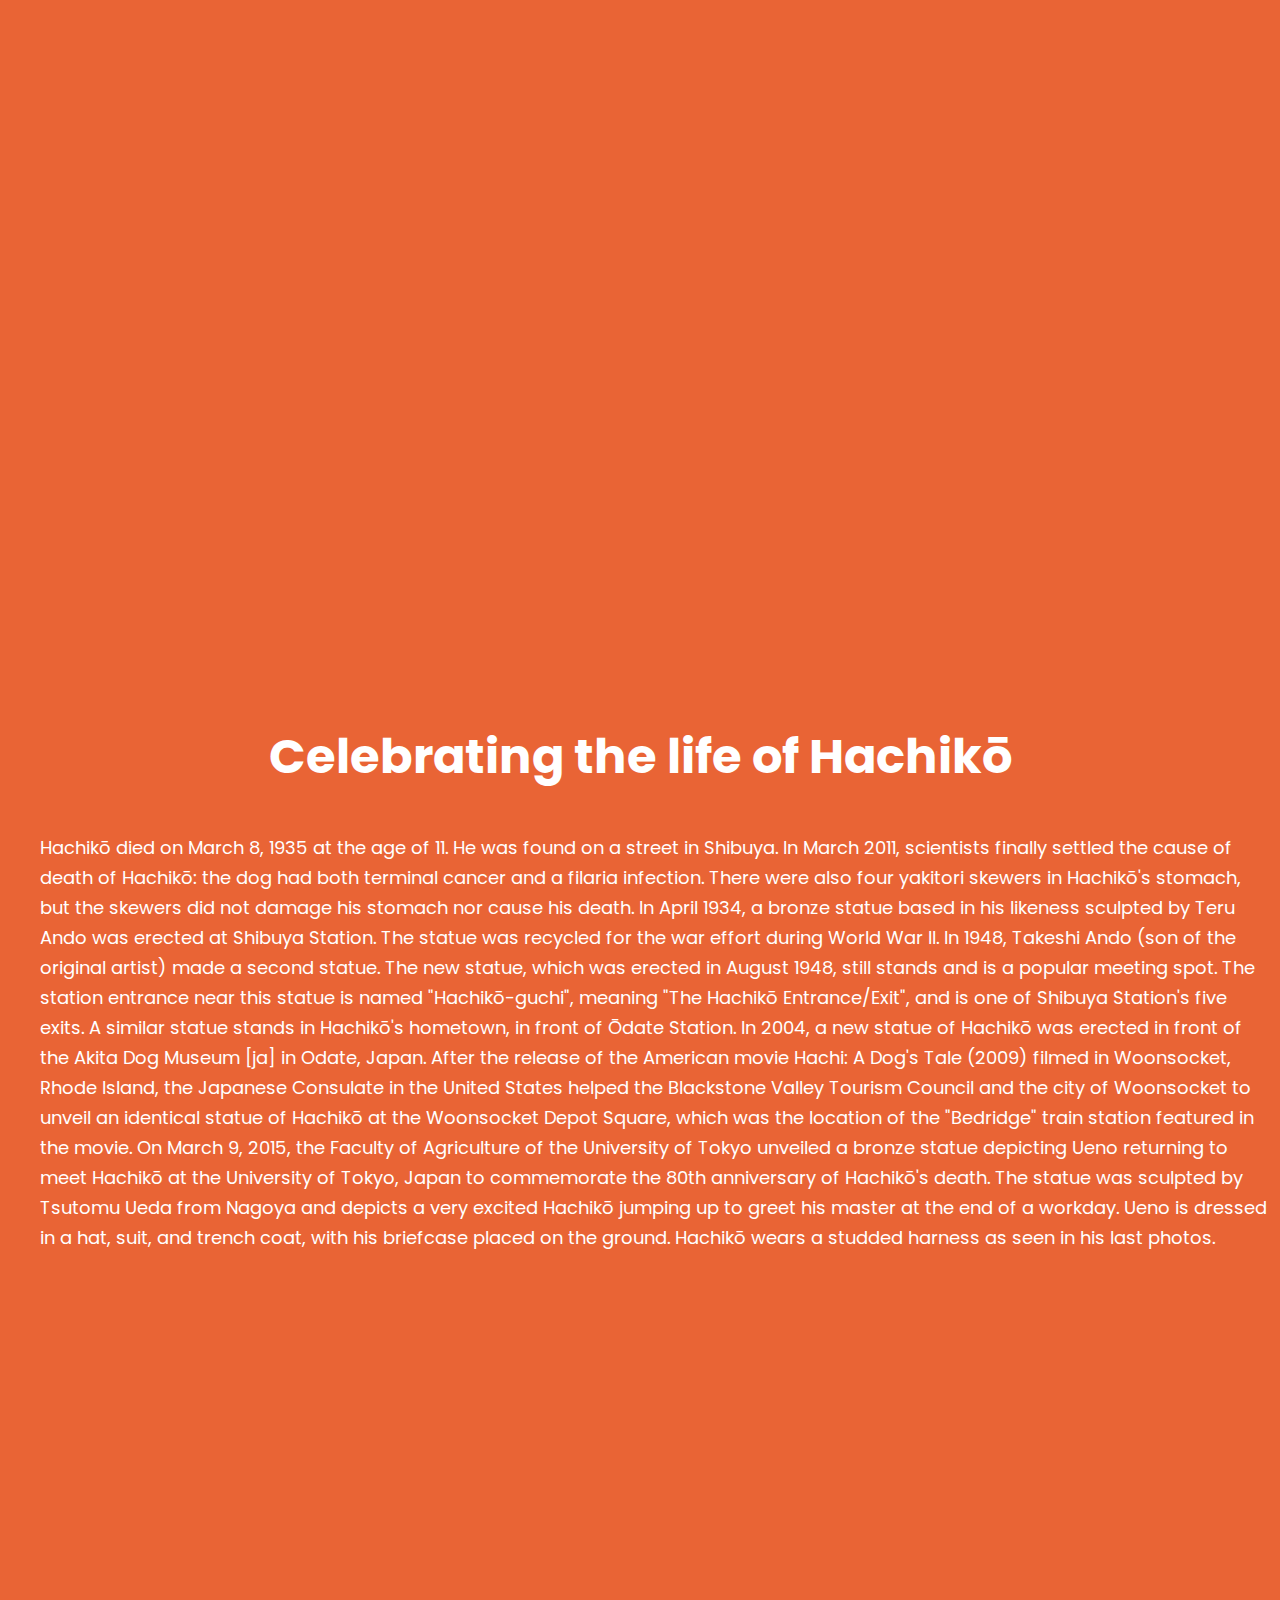
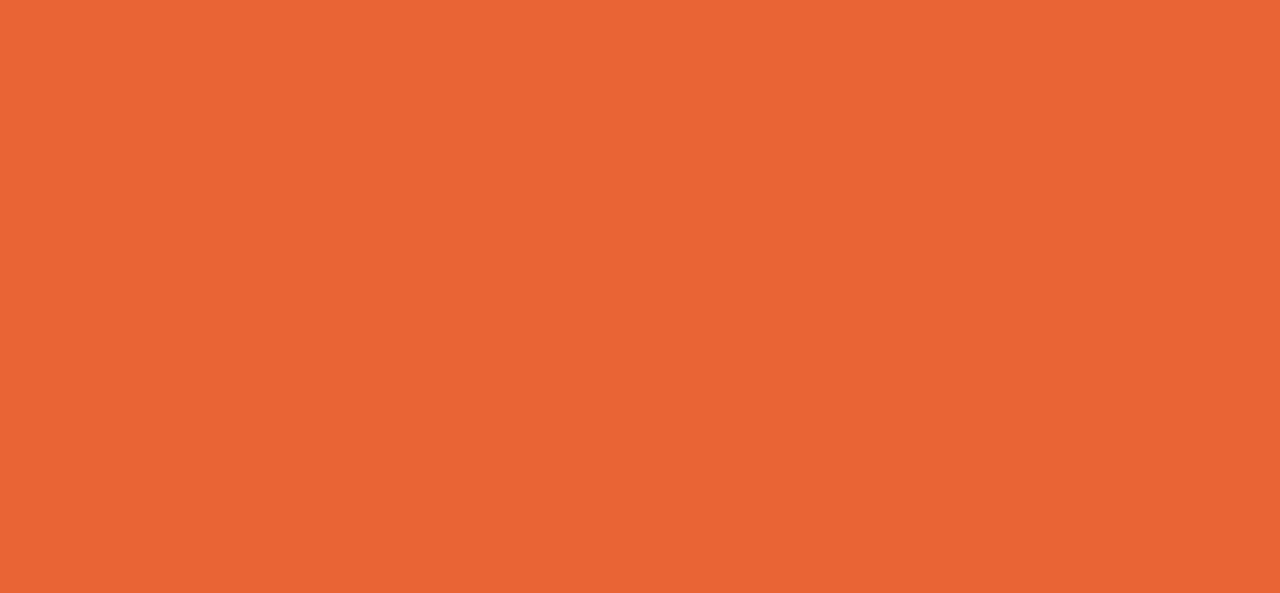
==== commit 9ed77696: "add animations and back to top button" ====
--- a/about.html
+++ b/about.html
@@ -25,6 +25,7 @@
        </nav>
 
     <!-- about section -->
+    <main>
     <section>
         <div class="box1">
         </div>
@@ -54,5 +55,16 @@
             </div>
         </div>
     </section>
+</main>
+<script>
+    function navDrop() {
+      let x = document.getElementById("topNav");
+      if (x.className === "nav") {
+        x.className += " responsive";
+      } else {
+        x.className = "nav";
+      }
+    }
+  </script>
 </body>
 </html>--- a/index.css
+++ b/index.css
@@ -5,15 +5,6 @@
 #F7E488 - Light Yellow
 #90D49F - Mint
 #E96435 - Flame
-
-Fonts
-Montserrat 600
-Muli 600
-Numans normal
-
-font-family: 'Montserrat', sans-serif;
-font-family: 'Muli', sans-serif;
-font-family: 'Numans', sans-serif;
 */
 
 * {
@@ -54,6 +45,8 @@
     padding: 14px 16px;
     text-decoration: none;
     font-size: 17px;
+    animation-name: moveInRight;
+    animation-duration: 1s;
 }
 
 .nav .icon {
@@ -64,7 +57,7 @@
     float: left;
 }
 
-/* landing page */
+/* Landing Page */
 
 .landing {
     height: 500px; 
@@ -76,10 +69,11 @@
 label.landingLabel {
     font-family: 'Poppins', sans-serif;
     color: #143D47;
-    font-size: 20px;
+    font-size: 30px;
     display: block;
-    padding: 20px;
-    font-weight: bold;
+    padding: 10px;
+    text-shadow: 1px 1px 2px black;
+    letter-spacing: 2px;
 }
 
 .searchCategories {
@@ -99,7 +93,9 @@
     margin-right: auto;
     margin-bottom: 55vh;
     text-align: center; 
-    border-radius: 6px;  
+    border-radius: 6px; 
+    animation-name: bounceIn;
+    animation-duration: 2s; 
 }
 
 .submitButton {
@@ -108,19 +104,138 @@
     margin-right: auto;
     margin-top: 20px;
     padding: 10px;
-    border-color: #E96435;
+    border: #E96435 1px solid;
     border-radius: 6px;
     font-family: 'Poppins', sans-serif;
     font-size: 15px;
     background-color: #E96435;
     color: white;
+    transition: 0.5s;
 }
 
 .submitButton:hover {
     cursor: pointer;
-}
-
-/* results page */
+    color: #E96435; 
+    border-color: #E96435 2px solid;
+    background-color: #143D47;
+    padding: 12px;
+    width: 100px;
+    font-size: 17px;
+    font-weight: bolder;
+}
+
+/* About Page */
+main {
+    text-align: center;
+    font-family: 'Poppins', sans-serif;
+    background-color: #E96435;
+    color: white;
+    background-repeat: no-repeat;
+    background-position: center;
+    background-attachment: fixed;
+    background-size: cover;
+}
+
+.box1 {
+    height: 100vh;
+    width: 100%;
+    background-image: url(Assets/hatchiko-wide.jpg);
+    background-repeat: no-repeat;
+    background-size: cover;
+    background-position: center;
+    display: table;
+    background-attachment: fixed;
+}
+
+.aboutTitle h1 {
+    font-family: 'Poppins', sans-serif;
+    font-size: 48px;
+    color: white;
+    margin: 0px;
+    text-align: center;
+    border-bottom: #E96435 1px solid;
+}
+
+.aboutTitle p {
+    font-family: 'Poppins', sans-serif;
+    font-size: 18px;
+    color: white;
+    margin: 0px;
+    text-align: left;
+    padding: 40px 10px 40px 40px;
+}
+
+.about {
+    line-height: 30px;
+    font-family: 'Poppins', sans-serif;
+    font-size: 18px;
+    color: white;
+    margin: 0px;
+    text-align: left;
+    padding: 40px 10px 40px 40px;
+}
+
+.statue h2 {
+    font-family: 'Poppins', sans-serif;
+    font-size: 48px;
+    color: white;
+    margin: 0px;
+    text-align: center;
+}
+
+.statue p{
+    line-height: 30px;
+    font-family: 'Poppins', sans-serif;
+    font-size: 18px;
+    color: white;
+    margin: 0px;
+    text-align: left;
+    padding: 40px 10px 40px 40px;
+}
+
+.box2 {
+    height: 100vh;
+    width: 100%;
+    background-image: url(Assets/Hachiko.png);
+    background-repeat: no-repeat;
+    background-size: cover;
+    background-position: center;
+    display: table;
+    background-attachment: fixed;
+}
+
+.box3 {
+    height: 100vh;
+    width: 100%;
+    background-image: url(Assets/haichkostatue.png);
+    background-repeat: no-repeat;
+    background-size: cover;
+    background-position: center;
+    display: table;
+    background-attachment: fixed;
+}
+
+
+/* Results Page */
+
+#btnToTop {
+    position: fixed;
+    bottom: 10px;
+    font-size: 13px;
+    font-weight: bolder;
+    border: none;
+    background-color:#90D49F;
+    color: #143D47;
+    cursor: pointer;
+    border-radius: 30px;
+    width: 100px;
+    opacity: 0.8;
+    right: 2px;
+    padding: 5px;
+    box-shadow: 2px 2px rgb(83, 170, 141);
+    text-align: center;
+  }
+  
 
 .searchResultsPage {
     background-color:rgb(241, 233, 189);
@@ -134,6 +249,8 @@
     margin-bottom: 20px;
     color: #143D47;
     border-bottom: 1px grey solid;
+    animation-name: moveInLeft;
+    animation-duration: 3s;
 }
 
 .resultCard{
@@ -150,6 +267,7 @@
 li.gender,
 li.breedType {
     font-weight: bolder;
+    color: black;
 }
 
 .animalImg, .imgNotAvail {
@@ -201,7 +319,7 @@
     display: block;
     width: 100px;
     padding: 5px;
-    border-color: #E96435;
+    border: #E96435 2px solid;
     border-radius: 6px;
     font-family: 'Poppins', sans-serif;
     font-size: 15px;
@@ -216,6 +334,11 @@
 
 .searchSubmitButton:hover {
     cursor: pointer;
+    background-color: #90D49F;
+    color: #143D47;
+    width: 100px;
+    font-weight: bolder;
+    border-color: #143D47;
 }
 
 .hiddenSearchPageCategories {
@@ -227,8 +350,13 @@
 }
 
 .searchPageContainer {
-    height: 100vh;
-    background-color: rgb(241, 233, 189);
+    height: 60vh;
+    background-position: center;
+    background-repeat: no-repeat;
+    background-size: cover;
+    background-image: linear-gradient(to right,rgba(241, 230, 206, 0.788),rgba(255, 184, 77, 0.3)),url(images/silhouette.jpg);
+    animation-duration: 2s;
+    animation-name: bounceIn;
 }
 
 select:hover {
@@ -278,7 +406,7 @@
     font-weight: bolder;
 }  
 
-/* 3 box section */
+/* 3 Box Section */
 
 .three-box {
     height: 40vh;
@@ -295,7 +423,8 @@
     padding: 20px;
 }
 
-/* Buttons and button properties */
+
+/* Buttons  */
 
 .btn {
     height: 60px;
@@ -367,8 +496,9 @@
 }
 
 .collage-text {
-padding-right: 20px;
-line-height: 30px;
+    text-align: left;
+    padding-right: 20px;
+    line-height: 30px;
 }
 
 /* Contact Us form */
@@ -400,6 +530,7 @@
     box-sizing: border-box;
     resize: vertical;
     font-family: 'Poppins', sans-serif;
+    opacity: 0.8;
   }
 
   label {
@@ -437,7 +568,7 @@
     clear: both;
   }
 
-/* footer */
+/* Footer */
 
 .footer {
     display: flex;
@@ -460,6 +591,7 @@
 }
 p.devName {
     padding: 5px;
+    text-align: left;
 }
 p.devName:hover {
     color: #E96435;
@@ -470,7 +602,7 @@
     flex-direction: column;
 }
 
-/* loading spinner */
+/* Loading spinner */
 
 .spinner{
     visibility: hidden;
@@ -487,25 +619,77 @@
     margin: auto;
     animation: spin 1s infinite linear;
   }
-  
-  @keyframes spin {
+
+.spinner.show {
+    visibility: visible;
+}
+
+/* Keyframes */
+  
+@keyframes spin {
     from {
-        transform: rotate(0deg);
-    } to {
-        transform: rotate(360deg);
-    }
-  }
-  
-  .spinner.show {
-    visibility: visible;
-  }
-
-  /* media queries  */
+    transform: rotate(0deg);
+}   
+    to {
+    transform: rotate(360deg);
+    }
+}
+
+@keyframes moveInLeft {
+    0% {
+        opacity: 0;
+        transform: translateX(-100px);
+    }
+  
+    100% {
+        opacity: 1;
+        transform: translate(0);
+    }
+  }
+  
+@keyframes moveInTop{
+    0% {
+        opacity: 0;
+        transform: translateY(-100px);
+    }
+  
+    100% {
+        opacity: 1;
+        transform: translate(0);
+    }
+  }
+
+@keyframes moveInRight{
+    0% {
+        opacity: 0;
+        transform: translateX(100px);
+    }
+  
+    100% {
+        opacity: 1;
+        transform: translate(0);
+    }
+  }
+
+@keyframes bounceIn {
+    0% { 
+      transform: scale(0.1);
+      opacity: 0;
+    }
+    100% {
+      transform: scale(1);
+    }
+  }
+  
+  /* Media Queries  */
 
 @media screen and (max-width: 500px) {
     .col-25, .col-75, input[type=submit] {
     width: 100%;
     margin-top: 0;
+    }
+    .collage-text {
+        font-size: 5px;
     }
 }  
 
@@ -647,10 +831,21 @@
         object-fit: contain;
     }
     .collage-text {
-        line-height: 20px;
+        line-height: 30px;
         font-size: 15px;
     }
 }
+
+@media screen and (max-width: 500px) {
+    .col-25, .col-75, input[type=submit] {
+    width: 100%;
+    margin-top: 0;
+    }
+    .collage-text {
+        font-size: 12px;
+        line-height: 19px;
+    }
+}  
 
 @media only screen and (max-width: 411px) { 
     .parent {
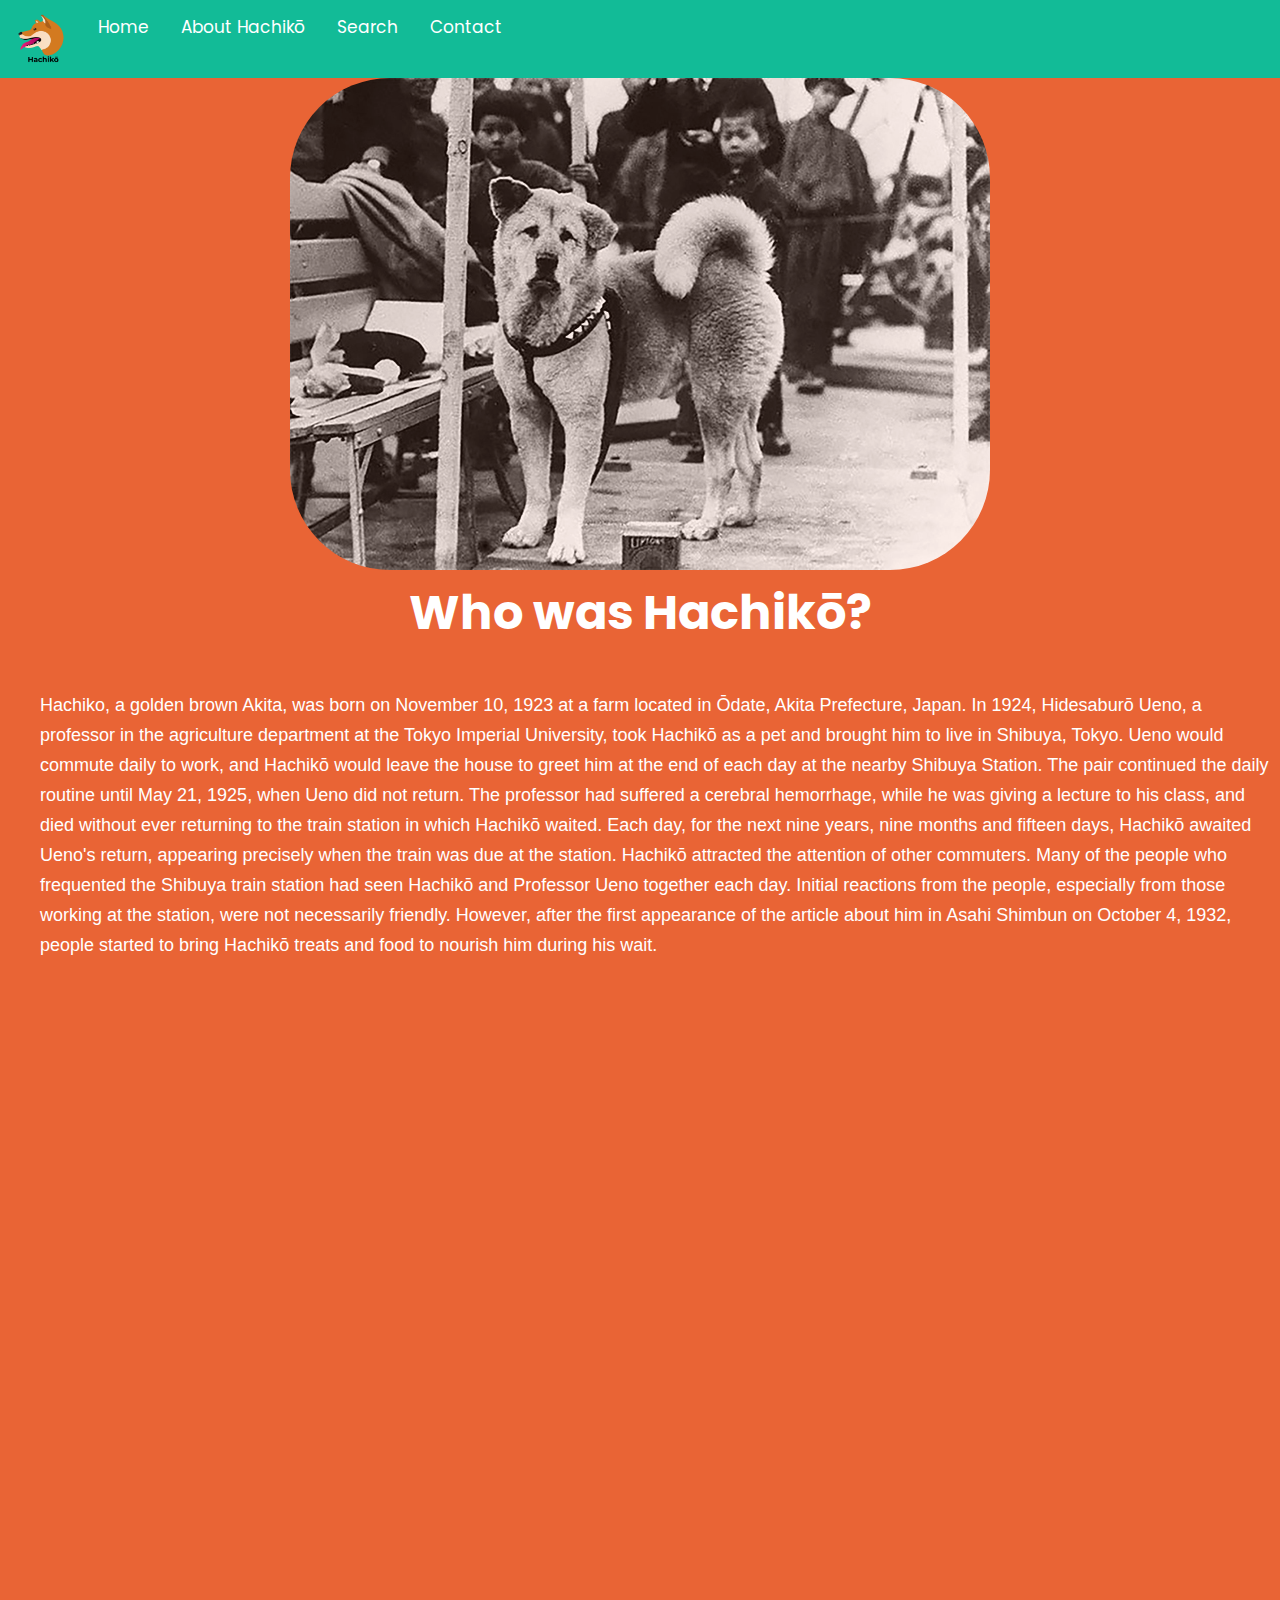
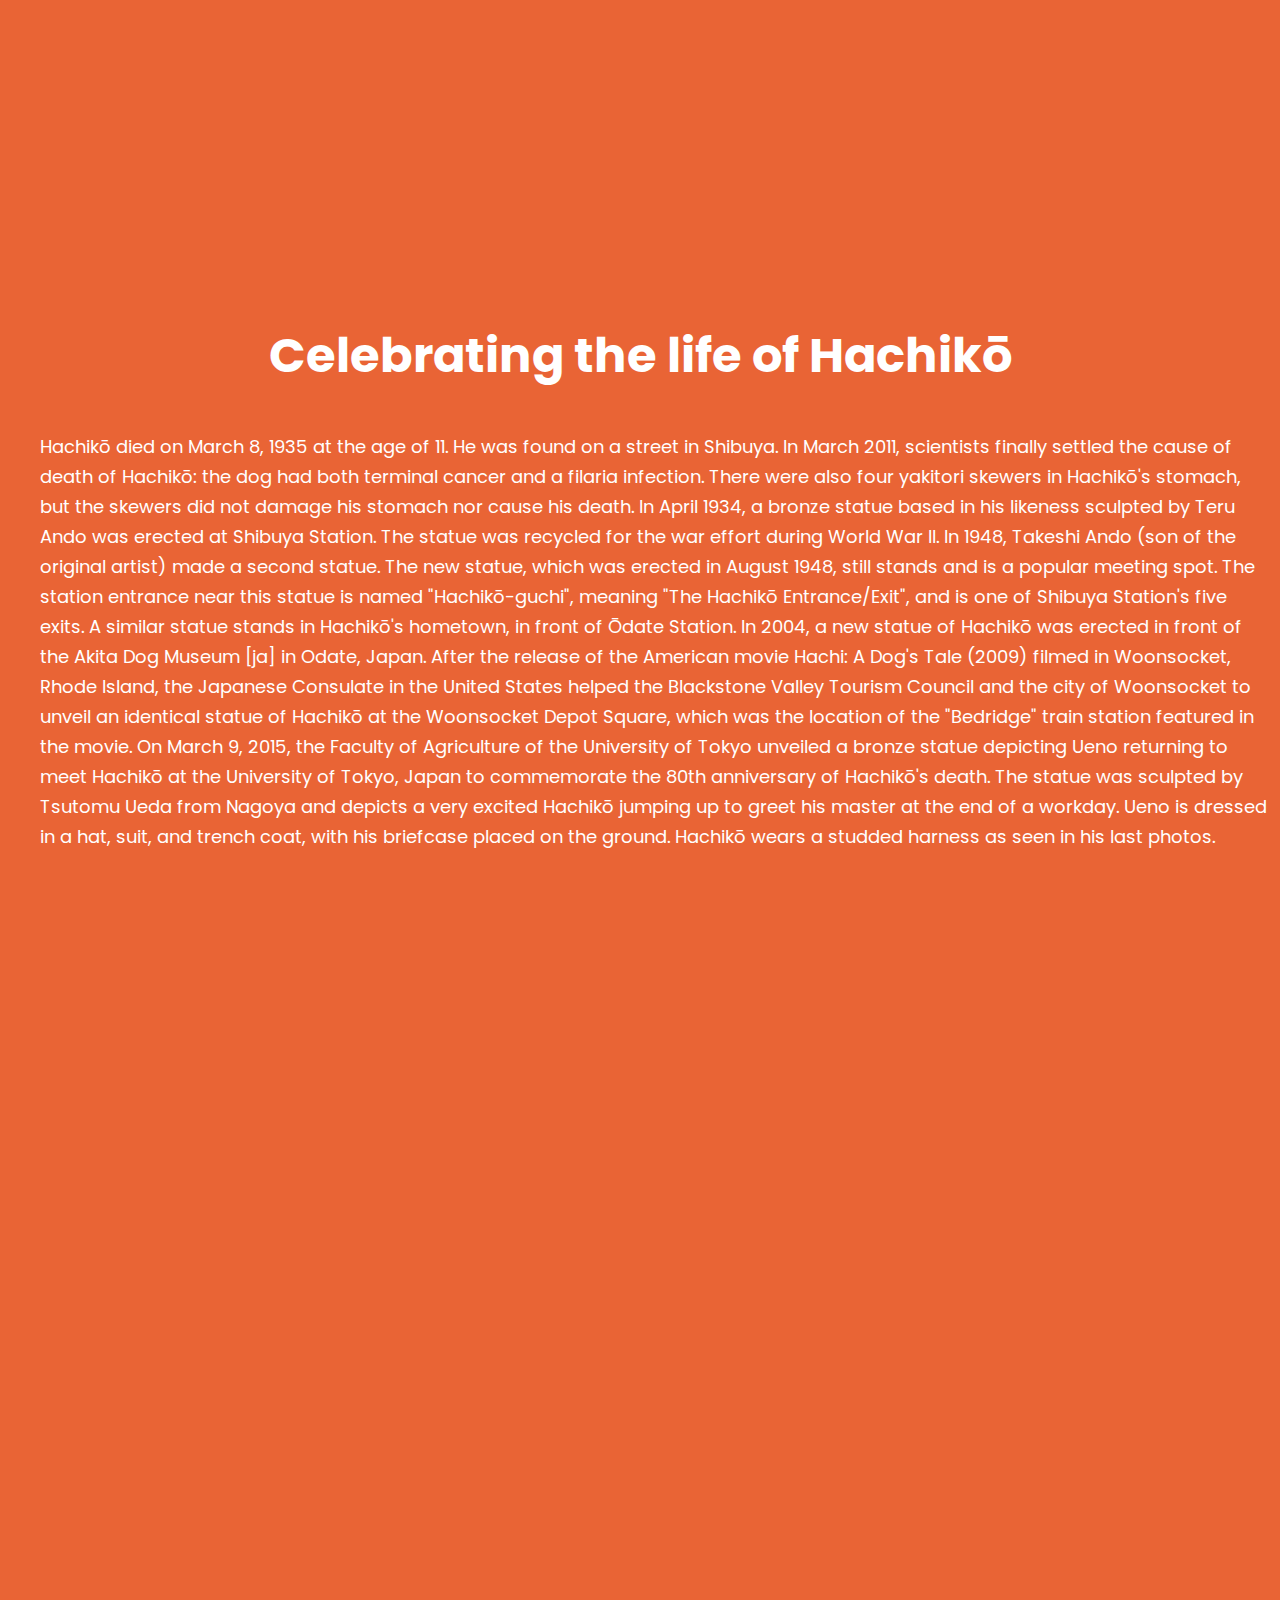
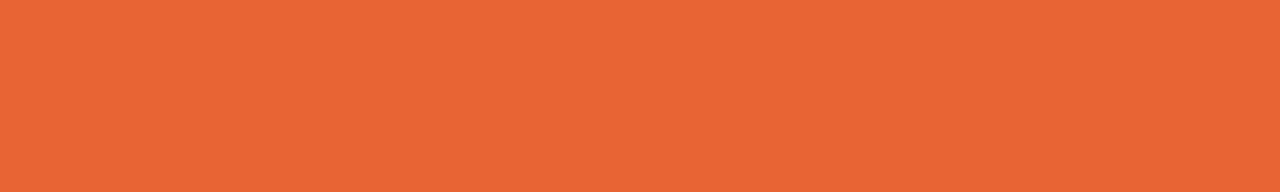
==== commit 558281a9: "responsive background images and fix no result white space issue" ====
--- a/about.html
+++ b/about.html
@@ -7,7 +7,6 @@
     <link href="https://fonts.googleapis.com/css2?family=Poppins:wght@300&display=swap" rel="stylesheet">
     <link rel='stylesheet' href='https://cdnjs.cloudflare.com/ajax/libs/font-awesome/5.11.2/css/all.css'>
     <link href="index.css" rel="stylesheet" type="text/css" />
-    <link href="about.css" rel="stylesheet" type="text/css" />
     <script src="https://code.jquery.com/jquery-3.2.1.min.js"
         integrity="sha256-hwg4gsxgFZhOsEEamdOYGBf13FyQuiTwlAQgxVSNgt4=" crossorigin="anonymous"></script>
 </head>
@@ -28,6 +27,7 @@
     <main>
     <section>
         <div class="box1">
+            <img src="images/hachiko.jpg" alt="hachiko" class="aboutHachikoImg">
         </div>
             <div class="aboutTitle">
                 <h1 class="aboutTitle">Who was Hachikō? </h1>
--- a/index.css
+++ b/index.css
@@ -136,16 +136,23 @@
     background-size: cover;
 }
 
-.box1 {
+.aboutHachikoImg {
+    margin-left: auto;
+    margin-right: auto;
+    opacity: 0.9;
+    border-radius: 100px;
+}
+
+/* .box1 {
     height: 100vh;
     width: 100%;
-    background-image: url(Assets/hatchiko-wide.jpg);
+    background-image: url(images/hachiko.jpg);
     background-repeat: no-repeat;
     background-size: cover;
     background-position: center;
     display: table;
     background-attachment: fixed;
-}
+} */
 
 .aboutTitle h1 {
     font-family: 'Poppins', sans-serif;
@@ -235,6 +242,11 @@
     box-shadow: 2px 2px rgb(83, 170, 141);
     text-align: center;
   }
+
+#btnToTop:hover {
+    color: white;
+    text-shadow: 1px 1px 2px black;
+}
   
 
 .searchResultsPage {
@@ -401,9 +413,10 @@
     margin-right: auto;
     margin-left: auto;
     font-size: 30px;
-    margin-top: 100px;
+    padding: 50px;
     text-transform: uppercase;
     font-weight: bolder;
+    height: 75vh;
 }  
 
 /* 3 Box Section */
@@ -773,7 +786,17 @@
           flex-direction: column;
           height: 600px;
       }
-
+      .aboutHachikoImg {
+          width: 100%;
+      }
+      .box2 {
+        height: 55vh;
+        background-size: auto;
+      }
+      .box3 {
+        background-size: auto;
+        height: 70vh;
+      }
   }
 
   @media screen and (min-width: 792px) {
@@ -781,7 +804,6 @@
           width: 700px;
           height: 420px;
       }
-
   }
 
   @media screen and (min-width: 1080px) {
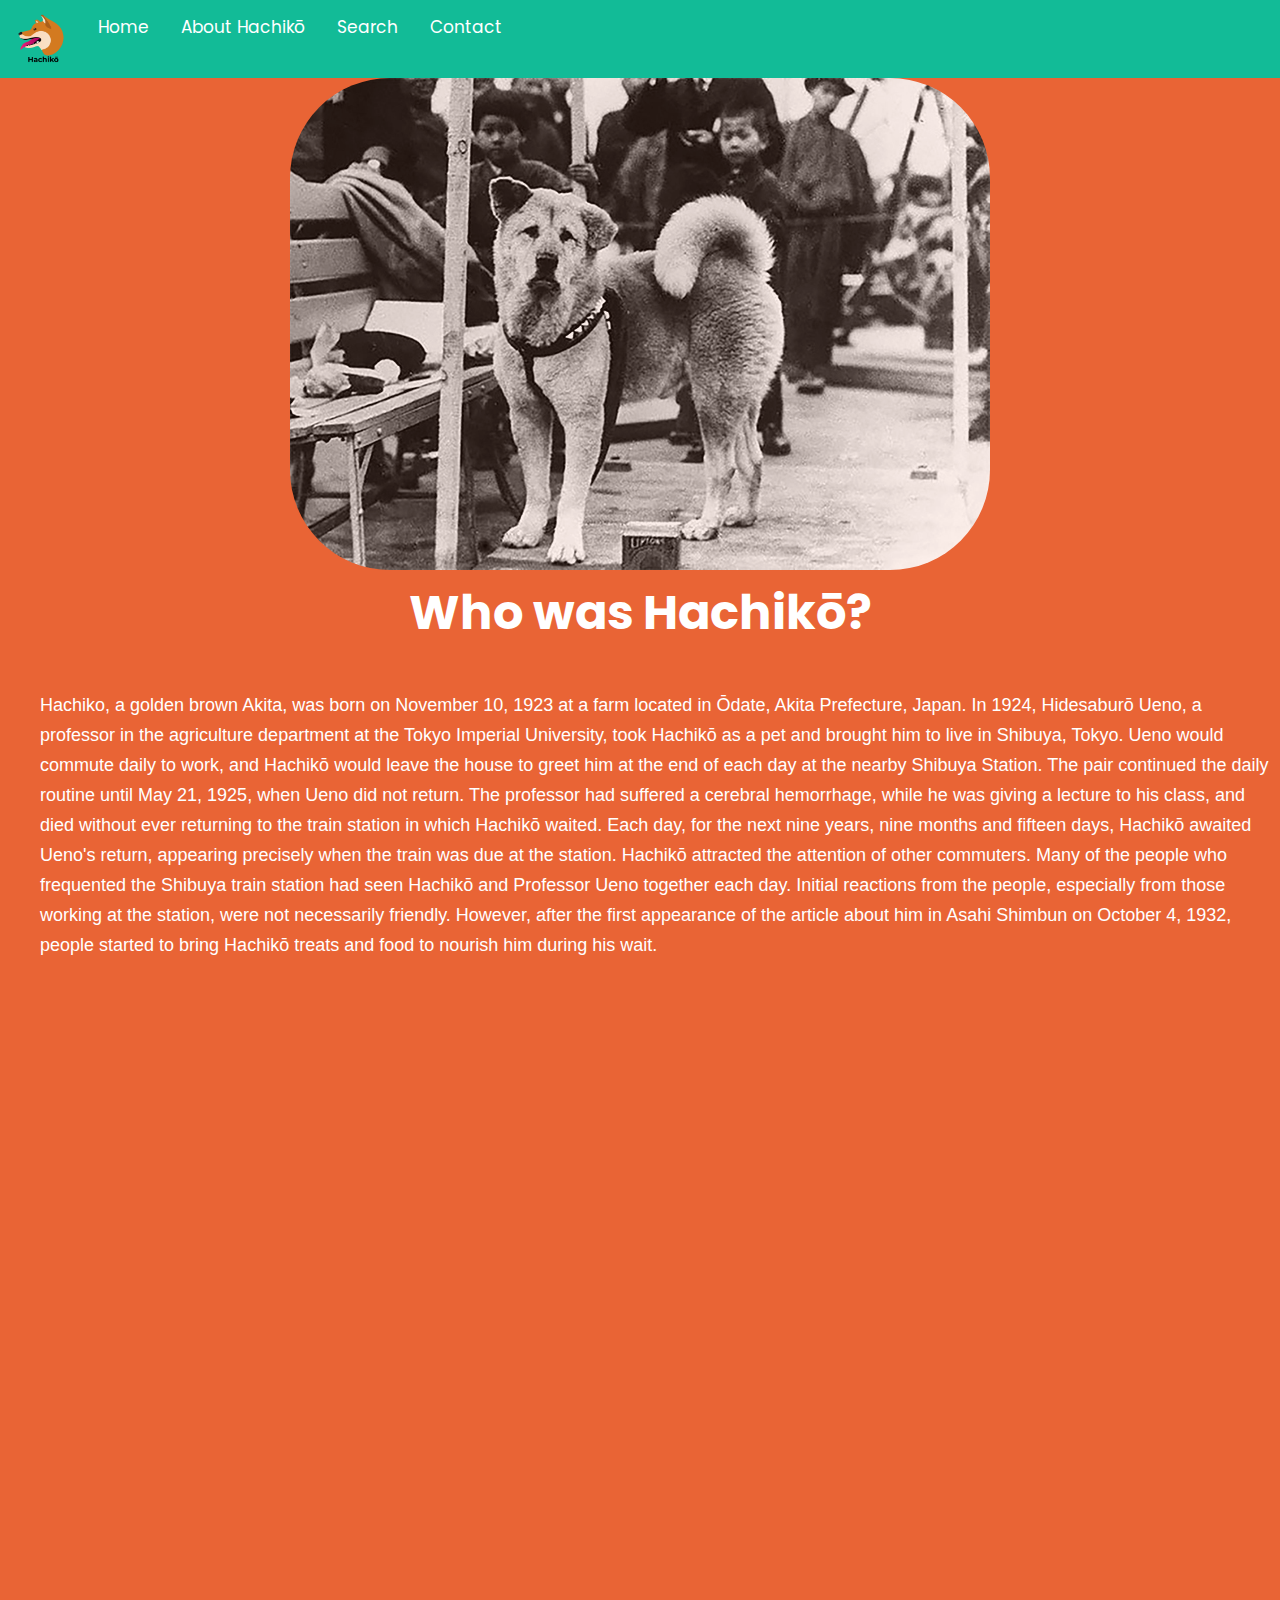
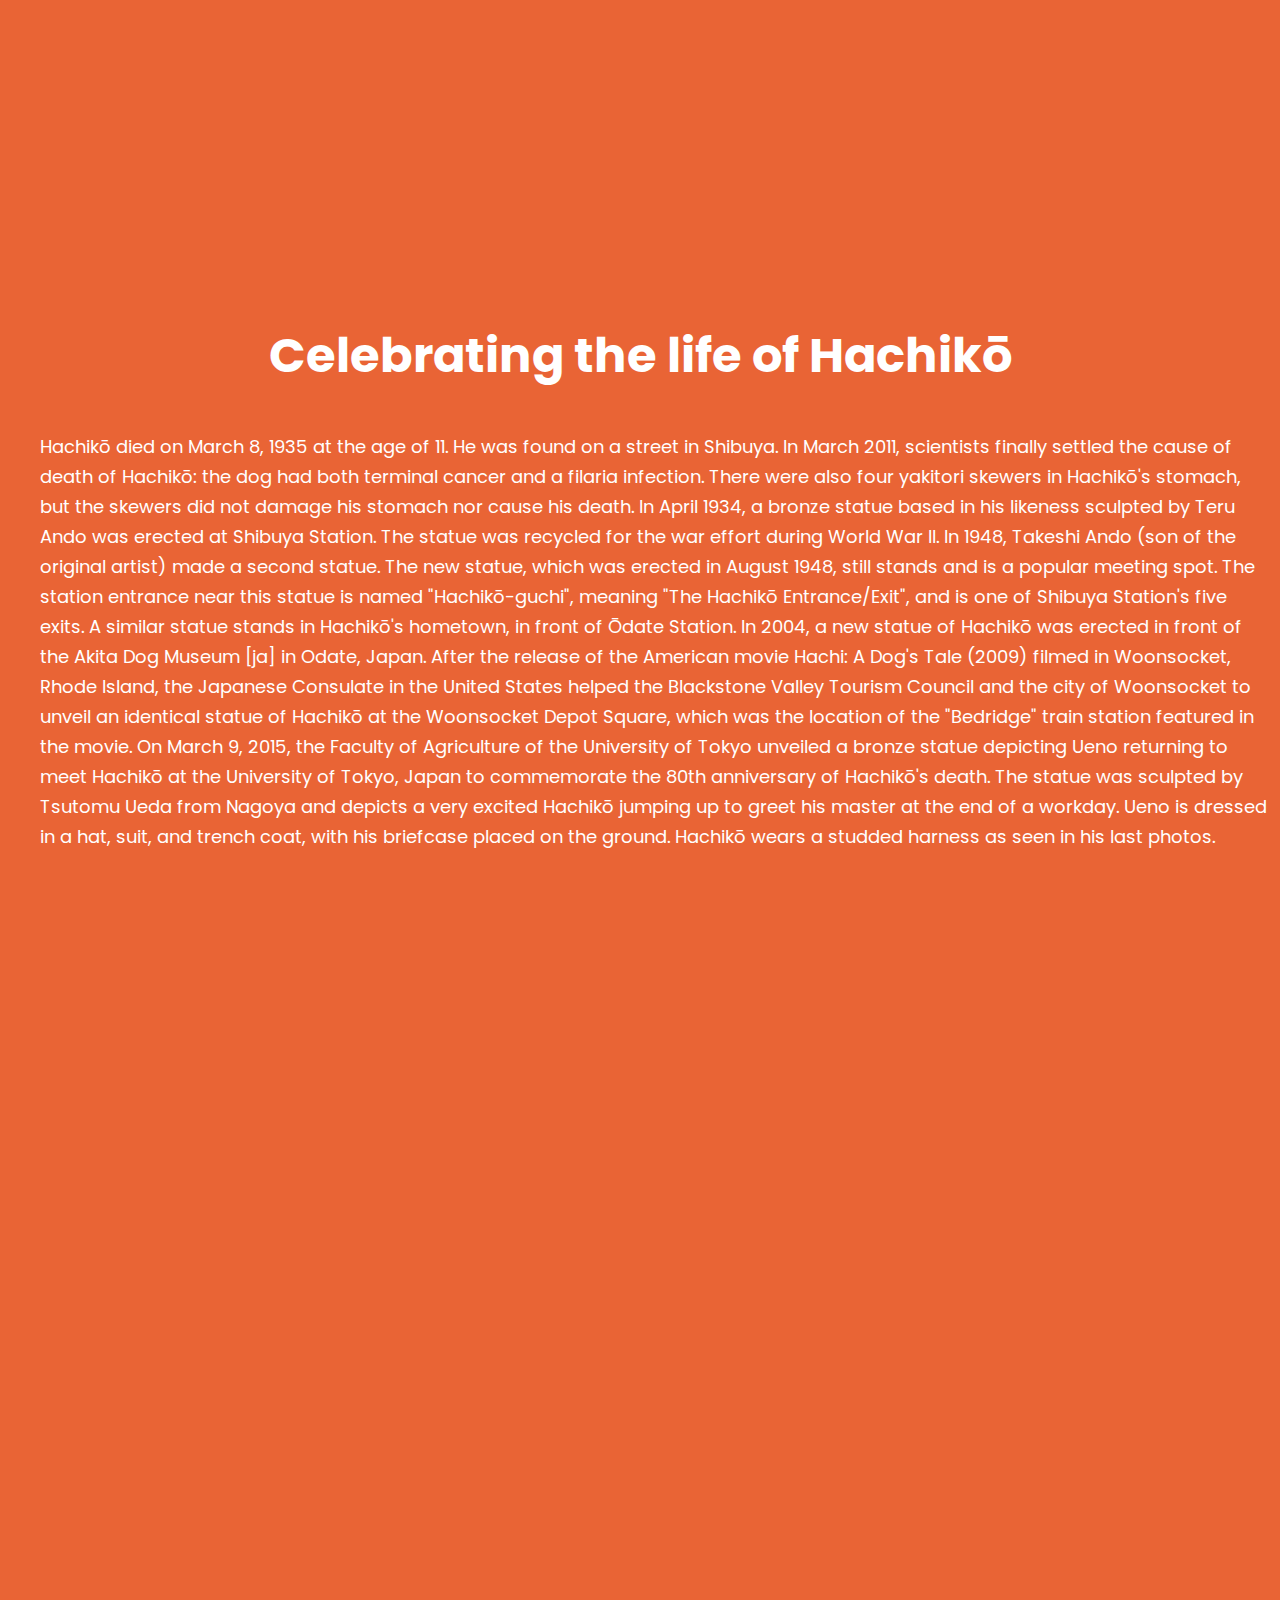
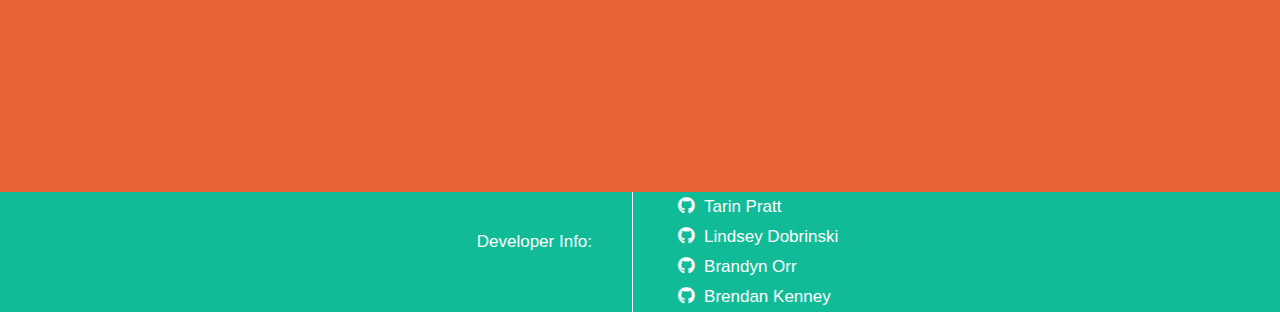
==== commit 4b378067: "add footer to about, cleaned up code" ====
--- a/about.html
+++ b/about.html
@@ -40,6 +40,7 @@
                     Hachikō attracted the attention of other commuters. Many of the people who frequented the Shibuya train station had seen Hachikō and Professor Ueno together each day. Initial reactions from the people, especially from those working at the station, were not necessarily friendly. However, after the first appearance of the article about him in Asahi Shimbun on October 4, 1932, people started to bring Hachikō treats and food to nourish him during his wait.</p>
             </div>
             <div class="box2">
+                <img src="Assets/Hachiko.png" alt="hachiko" class="imgBox2">
             </div>
             <div class="statue">
                 <h2>Celebrating the life of Hachikō</h2>
@@ -52,9 +53,22 @@
                 On March 9, 2015, the Faculty of Agriculture of the University of Tokyo unveiled a bronze statue depicting Ueno returning to meet Hachikō at the University of Tokyo, Japan to commemorate the 80th anniversary of Hachikō's death. The statue was sculpted by Tsutomu Ueda from Nagoya and depicts a very excited Hachikō jumping up to greet his master at the end of a workday. Ueno is dressed in a hat, suit, and trench coat, with his briefcase placed on the ground. Hachikō wears a studded harness as seen in his last photos.</p>
             </div>
             <div class="box3">
+                <img src="Assets/haichkostatue.png" alt="hachiko statue" class="imgBox3">
             </div>
-        </div>
     </section>
+    
+    <!-- footer -->
+    <div class=footer>
+        <div class="footer-left">
+          <p class="devInfo">Developer Info:</p></div>
+        <div class="footer-right">
+          <p class="devName"><a class="github" href="https://github.com/tarinpratt" target="_blank"><i class="fab fa-github" ></i></a>Tarin Pratt</p>
+          <p class="devName"><a class="github" href="https://github.com/ldobrinski" target="_blank"><i class="fab fa-github"></i></a>Lindsey Dobrinski</p>
+          <p class="devName"><a class="github" href="https://github.com/BrandynCO" target="_blank"><i class="fab fa-github"></i></a>Brandyn Orr</p>
+          <p class="devName"><a class="github" href="https://github.com/ReyWilly" target="_blank"><i class="fab fa-github"></i></a>Brendan Kenney</p>
+      </div>
+    </div>
+
 </main>
 <script>
     function navDrop() {
--- a/index.css
+++ b/index.css
@@ -1,12 +1,3 @@
-/* Colors 
-#143D47 - Midnight green
-#12BB97 - Mountain meadow
-#FFFAFB - Snow
-#F7E488 - Light Yellow
-#90D49F - Mint
-#E96435 - Flame
-*/
-
 * {
     margin: 0px;
     padding: 0px;
@@ -143,17 +134,6 @@
     border-radius: 100px;
 }
 
-/* .box1 {
-    height: 100vh;
-    width: 100%;
-    background-image: url(images/hachiko.jpg);
-    background-repeat: no-repeat;
-    background-size: cover;
-    background-position: center;
-    display: table;
-    background-attachment: fixed;
-} */
-
 .aboutTitle h1 {
     font-family: 'Poppins', sans-serif;
     font-size: 48px;
@@ -198,6 +178,10 @@
     margin: 0px;
     text-align: left;
     padding: 40px 10px 40px 40px;
+}
+
+.imgBox2, .imgBox3 {
+    display: none;
 }
 
 .box2 {
@@ -221,7 +205,6 @@
     display: table;
     background-attachment: fixed;
 }
-
 
 /* Results Page */
 
@@ -789,13 +772,13 @@
       .aboutHachikoImg {
           width: 100%;
       }
-      .box2 {
-        height: 55vh;
-        background-size: auto;
+      .box2, .box3 {
+          background: none;
+          height: auto;
       }
-      .box3 {
-        background-size: auto;
-        height: 70vh;
+      .imgBox2, .imgBox3 {
+          display: block;
+          width: 100%;
       }
   }
 
